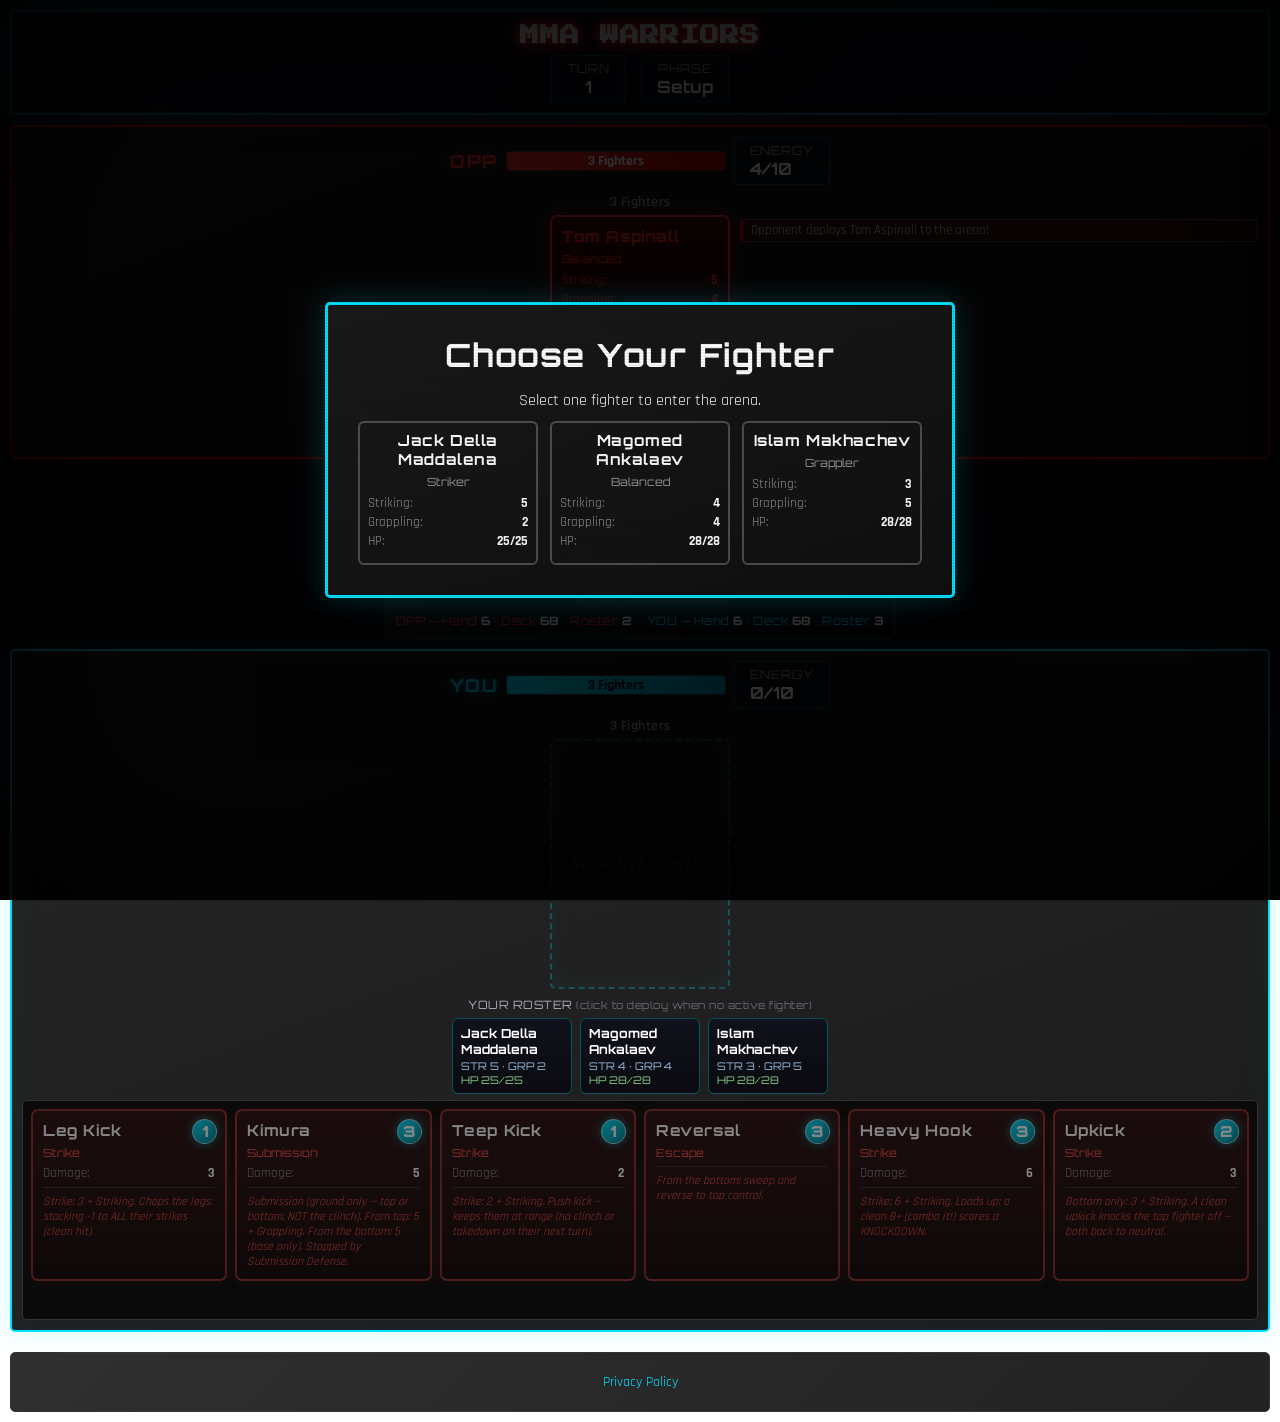
==== docs/index.html @ 3c9f1045 "Latest Updates" ====
<!DOCTYPE html>
<html lang="en">
<head>
    <meta charset="UTF-8">
    <meta name="viewport" content="width=device-width, initial-scale=1.0">
    <title>MMA Warriors - MMA Card Game</title>
    <link rel="preconnect" href="https://fonts.googleapis.com">
    <link rel="preconnect" href="https://fonts.gstatic.com" crossorigin>
    <link href="https://fonts.googleapis.com/css2?family=Orbitron:wght@500;700;900&family=Rajdhani:wght@500;600;700&family=Press+Start+2P&display=swap" rel="stylesheet">
    <link rel="stylesheet" href="css/styles.css">
    <link rel="stylesheet" href="css/arcade.css">
    <script 
        async src="https://pagead2.googlesyndication.com/pagead/js/adsbygoogle.js?client=ca-pub-3687058959884961" crossorigin="anonymous">
    </script>
</head>
<body>
    <div class="game-container">
        <div class="game-header">
            <h1>MMA WARRIORS</h1>
            <div class="game-stats">
                <div class="stat-box">
                    <div class="stat-label">Turn</div>
                    <div class="stat-value" id="turnCounter">1</div>
                </div>
                <div class="stat-box">
                    <div class="stat-label">Phase</div>
                    <div class="stat-value" id="currentPhase">Energy</div>
                </div>
            </div>
        </div>

        <div class="game-board">
            <!-- Opponent Area -->
            <div class="opponent-area">
                <div class="area-header">
                    <span class="player-name">OPP</span>
                    <div class="health-bar">
                        <div class="health-bar-bg">
                            <div class="health-bar-fill" id="opponentHealthBar" style="width: 100%;">
                                <span id="opponentHealth">3 Fighters</span>
                            </div>
                        </div>
                    </div>
                    <div class="stat-box">
                        <div class="stat-label">Energy</div>
                        <div class="stat-value" id="opponentEnergy">0/10</div>
                    </div>
                </div>

                <div class="fighters-remaining" id="opponentFightersRemaining">3 Fighters</div>
                <div class="fighter-zone" id="opponentFighterZone">
                    <div class="empty-slot">No Active Fighter</div>
                </div>
                <div class="roster-label">Roster (corner): <span id="opponentRosterCount">3</span></div>
                <div class="roster-zone" id="opponentRoster"></div>
                <!-- per-side inline action feed will render inside fighter zone -->

            </div>

            <!-- Center Action Area -->
            <div class="center-area">
                <h2 id="turnIndicator">YOUR TURN</h2>
                <div id="positionIndicator" class="position-indicator">Standing</div>
                <div class="action-buttons">
                    <button class="btn btn-primary" id="drawCardBtn" onclick="drawCard()">Draw Card</button>
                    <button class="btn btn-primary" id="endTurnBtn" onclick="endTurn()" disabled>End Turn</button>
                </div>
                <div class="difficulty-control">
                    <label for="difficultySelect">AI:</label>
                    <select id="difficultySelect" onchange="setDifficulty(this.value)">
                        <option value="easy">Easy (random)</option>
                        <option value="medium">Medium</option>
                        <option value="hard" selected>Hard</option>
                        <option value="nightmare">Nightmare (+1 stats)</option>
                    </select>
                </div>
                <div class="count-bar">
                    <span class="count-opp">OPP — Hand <b id="opponentHandCount">5</b> · Deck <b id="opponentDeckCount">70</b> · Roster <b id="opponentRosterCount2">3</b></span>
                    <span class="count-you">YOU — Hand <b id="playerHandCount">5</b> · Deck <b id="playerDeckCount">70</b> · Roster <b id="playerRosterCount">3</b></span>
                </div>
            </div>

            <!-- Player Area -->
            <div class="player-area">
                <div class="area-header">
                    <span class="player-name">YOU</span>
                    <div class="health-bar">
                        <div class="health-bar-bg">
                            <div class="health-bar-fill" id="playerHealthBar" style="width: 100%;">
                                <span id="playerHealth">3 Fighters</span>
                            </div>
                        </div>
                    </div>
                    <div class="stat-box">
                        <div class="stat-label">Energy</div>
                        <div class="stat-value" id="playerEnergy">0/10</div>
                    </div>
                </div>

                <div class="fighters-remaining" id="playerFightersRemaining">3 Fighters</div>
                <div class="fighter-zone" id="playerFighterZone">
                    <div class="empty-slot">No Active Fighter</div>
                </div>
                <div class="roster-label">Your Roster <span class="roster-hint">(click to deploy when no active fighter)</span></div>
                <div class="roster-zone" id="playerRoster"></div>
                <!-- per-side inline action feed will render inside fighter zone -->
                <div class="hand-area" id="playerHand">
                    <!-- Player's hand cards (techniques) will be inserted here -->
                </div>
            </div>

            
        </div>
    </div>
    <div id="actionFeed" class="action-feed" style="display:none"></div>

    <!-- Victory/Defeat Modal -->
    <div class="modal" id="gameOverModal">
        <div class="modal-content">
            <h2 id="gameOverTitle">Victory!</h2>
            <p id="gameOverMessage">You have defeated your opponent!</p>
            <button class="btn btn-primary" onclick="location.reload()">Play Again</button>
        </div>
    </div>

    <!-- Fighter Selection Modal -->
    <div class="modal selection-modal" id="selectFighterModal">
        <div class="modal-content">
            <h2>Choose Your Fighter</h2>
            <p>Select one fighter to enter the arena.</p>
            <div class="select-grid" id="selectFighterGrid"></div>
        </div>
    </div>

    <!-- Discard Card Modal -->
    <div class="modal selection-modal" id="discardCardModal">
        <div class="modal-content">
            <h2>Hand Full!</h2>
            <p>Choose one card to discard.</p>
            <div class="select-grid" id="discardCardGrid"></div>
        </div>
    </div>

    <!-- Reaction Modal -->
    <div class="modal selection-modal" id="reactionModal">
        <div class="modal-content reaction-content">
            <h2 id="reactionTitle">⚡ React!</h2>
            <p>Spend banked energy to defend — or take the hit.</p>
            <div class="select-grid" id="reactionGrid"></div>
            <button class="btn btn-primary" id="reactionTakeBtn" style="margin-top:14px;">Take It</button>
        </div>
    </div>

    <div class="footer">
        <a href="privacy.html" target="_blank">Privacy Policy</a>
    </div>

    <script src="js/config.js"></script>
    <script src="js/cards.js"></script>
    <script src="js/combat.js"></script>
    <script src="js/ai.js"></script>
    <script src="js/reactions.js"></script>
    <script src="js/game.js"></script>
</body>
</html>
---- docs/css/styles.css ----
* {
            margin: 0;
            padding: 0;
            box-sizing: border-box;
        }

        body {
            font-family: 'Arial', sans-serif;
            background: radial-gradient(1200px 600px at 20% 0%, #111 0%, #000 60%, #020202 100%);
            color: #fff;
            min-height: 100vh;
            padding: 10px;
        }

        .game-container {
            max-width: 1800px;
            margin: 0 auto;
        }

        .game-header {
            text-align: center;
            margin-bottom: 10px;
            padding: 10px;
            background: linear-gradient(135deg, rgba(25,25,25,0.9), rgba(10,10,10,0.9));
            border-radius: 5px;
            border: 2px solid #ffffff;
            box-shadow: 0 0 20px rgba(255,255,255,0.35), inset 0 0 10px rgba(255,255,255,0.12);
        }

        .game-header h1 {
            font-size: 1.8em;
            color: #d20a0a;
            text-shadow: 2px 2px 4px rgba(0, 0, 0, 0.8);
            margin-bottom: 5px;
            font-weight: bold;
            letter-spacing: 2px;
        }

        .game-stats {
            display: flex;
            justify-content: center;
            margin-top: 5px;
            gap: 15px;
        }

        .stat-box {
            background: #1a1a1a;
            padding: 5px 15px;
            border-radius: 3px;
            font-size: 0.95em;
            border: 1px solid #333;
        }

        .stat-label {
            color: #999;
            font-size: 0.8em;
        }

        .stat-value {
            font-weight: bold;
            font-size: 1.1em;
            color: #fff;
        }

        .game-board {
            display: grid;
            grid-template-columns: 1fr;
            grid-template-rows: auto auto auto;
            gap: 10px;
            min-height: 500px;
        }

        .opponent-area, .player-area {
            background: linear-gradient(160deg, rgba(26,26,26,0.95), rgba(15,15,15,0.95));
            border-radius: 5px;
            padding: 10px;
            backdrop-filter: blur(2px);
            box-shadow: 0 0 20px rgba(255,255,255,0.04) inset;
        }

        .opponent-area {
            border: 2px solid #d20a0a;
            box-shadow: 0 0 18px rgba(210,10,10,0.15);
        }

        .player-area {
            border: 2px solid #00e1ff;
            box-shadow: 0 0 18px rgba(0,225,255,0.15);
        }

        .area-header {
            display: flex;
            justify-content: space-between;
            align-items: center;
            margin-bottom: 8px;
            gap: 10px;
        }

        .player-name {
            font-size: 1.1em;
            font-weight: bold;
            min-width: 80px;
        }

        .health-bar {
            flex: 1;
            max-width: 250px;
            margin: 0 10px;
        }

        .health-bar-bg {
            background: #333;
            height: 20px;
            border-radius: 3px;
            overflow: hidden;
            position: relative;
            border: 1px solid #555;
        }

        .health-bar-fill {
            height: 100%;
            background: #d20a0a;
            transition: width 0.3s ease;
            display: flex;
            align-items: center;
            justify-content: center;
            font-weight: bold;
            font-size: 0.85em;
        }

        .player-area .health-bar-fill {
            background: #fff;
            color: #000;
        }

        .fighters-remaining {
            display: flex;
            justify-content: center;
            align-items: center;
            width: 180px;
            margin: 0 auto 4px auto;
            font-size: 0.9em;
            color: #999;
            font-weight: 600;
            letter-spacing: 0.5px;
        }

        .fighter-zone {
            display: flex;
            gap: 10px;
            margin-bottom: 8px;
            justify-content: center;
            align-items: flex-start;
        }
        /* Center the active fighter card: an empty left spacer mirrors the action feed (flex:1) on
           the right, so the card sits dead-center while its notifications stay just to its right. */
        .fighter-zone::before { content: ''; flex: 1 1 0; }
        .fighter-zone > .card,
        .fighter-zone > .empty-slot { flex: 0 0 auto; }

        .bench-zone {
            display: flex;
            gap: 8px;
            flex-wrap: wrap;
        }

        .bench-card {
            width: 120px;
            padding: 8px;
        }

        .hand-counter {
            margin-top: 4px;
            font-size: 0.85em;
            color: #aaa;
        }

        .card {
            background: linear-gradient(180deg, #0f0f12 0%, #121216 60%, #0a0a0d 100%);
            border: 2px solid rgba(255,255,255,0.3);
            border-radius: 5px;
            padding: 10px;
            width: 160px;
            cursor: pointer;
            transition: transform 0.2s, box-shadow 0.2s, border-color 0.2s;
            position: relative;
            overflow: hidden;
        }

        .card:hover {
            transform: translateY(-5px) scale(1.02);
            box-shadow: 0 10px 24px rgba(0, 225, 255, 0.2);
            border-color: #00e1ff;
        }

        .fighter-card:hover {
            box-shadow: 0 10px 24px rgba(100, 150, 255, 0.4);
            border-color: #6c9eff;
        }

        .technique-card:hover {
            box-shadow: 0 10px 24px rgba(255, 80, 80, 0.4);
            border-color: #ff5050;
        }

        .defense-card:hover {
            box-shadow: 0 10px 24px rgba(255, 215, 0, 0.4);
            border-color: #ffd700;
        }

        .corner-card:hover {
            box-shadow: 0 10px 24px rgba(100, 255, 100, 0.4);
            border-color: #64ff64;
        }

        .card.fighter-card {
            width: 180px;
            background: linear-gradient(180deg, #1a1a2e 0%, #16213e 60%, #0f1626 100%);
            border-color: rgba(100, 150, 255, 0.5);
        }

        .card.technique-card {
            background: linear-gradient(180deg, #2e1010 0%, #1f0b0b 60%, #140808 100%);
            border-color: rgba(255, 80, 80, 0.5);
        }

        .card.defense-card {
            background: linear-gradient(180deg, #2e2810 0%, #1f1c0b 60%, #141008 100%);
            border-color: rgba(255, 215, 0, 0.5);
        }

        .card.corner-card {
            background: linear-gradient(180deg, #1a2e1a 0%, #132419 60%, #0d1a10 100%);
            border-color: rgba(100, 255, 100, 0.5);
        }

        .card.opponent-card {
            border-color: #d20a0a;
        }

        .card.opponent-card:hover {
            box-shadow: 0 10px 24px rgba(210, 10, 10, 0.35);
            border-color: #d20a0a;
        }

        .card.disabled {
            opacity: 0.5;
            cursor: not-allowed;
        }

        .card.disabled:hover {
            transform: none;
            box-shadow: none;
        }

        .card-header {
            font-weight: bold;
            font-size: 0.95em;
            margin-bottom: 6px;
            color: #fff;
            letter-spacing: 0.5px;
        }

        .opponent-card .card-header {
            color: #d20a0a;
        }

        .card-type {
            font-size: 0.7em;
            color: #999;
            margin-bottom: 5px;
        }

        .fighter-card .card-type {
            color: #6c9eff;
        }

        .technique-card .card-type {
            color: #ff5050;
        }

        .defense-card .card-type {
            color: #ffd700;
        }

        .corner-card .card-type {
            color: #64ff64;
        }

        .card-stats {
            margin: 6px 0;
        }

        .card-stat {
            display: flex;
            justify-content: space-between;
            margin: 3px 0;
            font-size: 0.8em;
        }

        .card-stat-label {
            color: #999;
        }

        .card-stat-value {
            font-weight: bold;
            color: #fff;
        }

        .card-energy {
            position: absolute;
            top: 8px;
            right: 8px;
            background: linear-gradient(135deg, #00e1ff, #007a8a);
            color: #fff;
            width: 25px;
            height: 25px;
            border-radius: 50%;
            display: flex;
            align-items: center;
            justify-content: center;
            font-weight: bold;
            font-size: 0.95em;
            border: 1px solid rgba(255,255,255,0.6);
            box-shadow: 0 0 8px rgba(0,225,255,0.5);
        }

        .card-ability {
            margin-top: 6px;
            padding-top: 6px;
            border-top: 1px solid #333;
            font-size: 0.75em;
            font-style: italic;
            color: #d20a0a;
        }

        .technique-card .card-ability {
            color: #ff5050;
        }

        .defense-card .card-ability {
            color: #ffd700;
        }

        .corner-card .card-ability {
            color: #64ff64;
        }

        .hand-area {
            display: flex;
            gap: 8px;
            overflow-x: auto;
            padding: 8px;
            background: #0a0a0a;
            border-radius: 5px;
            min-height: 220px;
            border: 1px solid #333;
        }

        .hand-label {
            font-weight: bold;
            margin-bottom: 6px;
            color: #fff;
            font-size: 0.9em;
        }

        .center-area {
            background: linear-gradient(135deg, rgba(26,26,32,0.95), rgba(12,12,16,0.95));
            border-radius: 5px;
            padding: 10px;
            text-align: center;
            border: 1px solid #333;
            box-shadow: 0 0 16px rgba(0,225,255,0.1);
            max-width: 560px;
            justify-self: center;
        }

        .action-buttons {
            display: flex;
            gap: 10px;
            justify-content: center;
            margin-top: 8px;
        }

        .difficulty-control {
            display: flex;
            gap: 6px;
            align-items: center;
            justify-content: center;
            margin-top: 8px;
            font-size: 0.8em;
            color: #aaa;
            text-transform: uppercase;
            letter-spacing: 0.5px;
        }

        .difficulty-control select {
            background: #1a1a20;
            color: #00e1ff;
            border: 1px solid #333;
            border-radius: 3px;
            padding: 3px 6px;
            font-size: 0.95em;
            font-weight: bold;
            cursor: pointer;
        }

        .btn {
            padding: 8px 20px;
            font-size: 0.95em;
            font-weight: bold;
            border: 2px solid #fff;
            border-radius: 3px;
            cursor: pointer;
            transition: all 0.2s;
            text-transform: uppercase;
        }

        .btn:hover {
            transform: scale(1.03);
        }

        .btn-primary {
            background: linear-gradient(135deg, #00e1ff, #007a8a);
            color: #fff;
            border-color: #00e1ff;
            box-shadow: 0 0 10px rgba(0,225,255,0.2);
        }

        .btn-primary:hover {
            filter: brightness(1.08);
            transform: translateY(-1px) scale(1.02);
        }

        .btn-danger {
            background: #d20a0a;
            color: #fff;
            border-color: #d20a0a;
        }

        .btn-danger:hover {
            background: #fff;
            color: #d20a0a;
            border-color: #fff;
        }

        .btn:disabled {
            opacity: 0.5;
            cursor: not-allowed;
            transform: none;
        }

        .game-log {
            background: linear-gradient(160deg, rgba(26,26,26,0.95), rgba(15,15,15,0.95));
            border-radius: 5px;
            padding: 10px;
            border: 1px solid #333;
            grid-column: 2;
            grid-row: 1 / span 3;
            max-height: none;
            height: 100%;
            overflow-y: auto;
            box-shadow: 0 0 18px rgba(255,255,255,0.05) inset;
        }

        .game-log h3 {
            margin-bottom: 6px;
            color: #fff;
            font-size: 1em;
        }

        .log-entry {
            padding: 4px;
            margin: 3px 0;
            border-left: 2px solid #fff;
            padding-left: 8px;
            font-size: 0.85em;
        }

        .log-item {
            padding: 4px;
            margin: 3px 0;
            border-left: 3px solid #999;
            padding-left: 8px;
            font-size: 0.85em;
            color: #ddd;
            background: rgba(255,255,255,0.03);
            border-radius: 3px;
        }

        .log-item.opponent-log {
            border-left-color: #d20a0a;
            background: rgba(210,10,10,0.08);
        }

        .log-item.player-log {
            border-left-color: #00e1ff;
            background: rgba(0,225,255,0.08);
        }

        #gameLogMessages {
            min-height: 100px;
            display: flex;
            flex-direction: column;
            gap: 2px;
        }

        .log-entry.opponent {
            border-left-color: #d20a0a;
        }

        .log-entry.damage {
            color: #d20a0a;
        }

        .log-entry.heal {
            color: #4ecca3;
        }

        .modal {
            display: none;
            position: fixed;
            top: 0;
            left: 0;
            width: 100%;
            height: 100%;
            background: rgba(0, 0, 0, 0.8);
            justify-content: center;
            align-items: center;
            z-index: 1000;
        }

        .modal.active {
            display: flex;
        }

        .modal-content {
            background: linear-gradient(160deg, rgba(26,26,26,0.98), rgba(15,15,15,0.98));
            padding: 30px;
            border-radius: 5px;
            text-align: center;
            max-width: 400px;
            border: 3px solid #00e1ff;
            box-shadow: 0 0 30px rgba(0,225,255,0.2);
        }

        /* Opening fighter selection */
        .selection-modal .modal-content {
            max-width: 760px;
        }
        /* Reaction window */
        #reactionModal .modal-content {
            max-width: 560px;
            border-color: #ffcc00;
            box-shadow: 0 0 36px rgba(255,204,0,0.35);
        }
        #reactionTitle {
            color: #ffcc00;
        }
        .select-grid {
            display: flex;
            flex-wrap: wrap;
            gap: 12px;
            justify-content: center;
            margin-top: 10px;
        }
        .select-card {
            border: 2px solid rgba(255,255,255,0.25);
            border-radius: 6px;
            padding: 8px;
            width: 180px;
            transition: transform 0.15s, box-shadow 0.15s, border-color 0.15s;
        }
        .select-card:hover {
            transform: translateY(-4px) scale(1.02);
            border-color: #00e1ff;
            box-shadow: 0 12px 20px rgba(0,225,255,0.15);
            cursor: pointer;
        }

        .drawn-card-preview {
            width: 100%;
            border-color: #00e1ff;
            box-shadow: 0 0 16px rgba(0,225,255,0.3);
            background: rgba(0,40,50,0.5);
            cursor: default;
            margin-bottom: 12px;
        }
        .drawn-card-preview:hover {
            transform: none;
            border-color: #00e1ff;
        }
        .drawn-label {
            font-size: 0.7em;
            color: #00e1ff;
            text-transform: uppercase;
            font-weight: 700;
            letter-spacing: 1px;
            margin-bottom: 6px;
            display: block;
            padding: 4px 0;
        }

        .modal-content h2 {
            font-size: 2em;
            margin-bottom: 15px;
            color: #fff;
        }

        .modal-content.defeat h2 {
            color: #d20a0a;
        }

        .positional-advantage {
            display: inline-block;
            background: #d20a0a;
            color: #fff;
            padding: 2px 6px;
            border-radius: 3px;
            font-size: 0.7em;
            font-weight: bold;
            margin-left: 4px;
        }

        /* Fighter stamina bar */
        .stamina-bar-bg {
            background: #333;
            height: 8px;
            border-radius: 3px;
            overflow: hidden;
            position: relative;
            border: 1px solid #555;
            margin-top: 6px;
        }

        .stamina-bar-fill {
            height: 100%;
            background: linear-gradient(90deg, #4ecca3, #ffd700, #e94560);
            transition: width 0.3s ease;
        }

        .empty-slot {
            width: 180px;
            height: 250px;
            border: 2px dashed #333;
            border-radius: 5px;
            display: flex;
            align-items: center;
            justify-content: center;
            color: #555;
            font-style: italic;
            font-size: 0.85em;
        }

        @keyframes shake {
            0%, 100% { transform: translateX(0); }
            25% { transform: translateX(-5px); }
            75% { transform: translateX(5px); }
        }

        .shake {
            animation: shake 0.3s ease-in-out;
        }

        @keyframes glow {
            0%, 100% { box-shadow: 0 0 10px rgba(210, 10, 10, 0.5); }
            50% { box-shadow: 0 0 20px rgba(210, 10, 10, 0.8); }
        }

        @keyframes glowBlue {
            0%, 100% { box-shadow: 0 0 10px rgba(100, 150, 255, 0.5); }
            50% { box-shadow: 0 0 20px rgba(100, 150, 255, 0.8); }
        }

        @keyframes glowRed {
            0%, 100% { box-shadow: 0 0 10px rgba(255, 80, 80, 0.5); }
            50% { box-shadow: 0 0 20px rgba(255, 80, 80, 0.8); }
        }

        @keyframes glowYellow {
            0%, 100% { box-shadow: 0 0 10px rgba(255, 215, 0, 0.5); }
            50% { box-shadow: 0 0 20px rgba(255, 215, 0, 0.8); }
        }

        @keyframes glowGreen {
            0%, 100% { box-shadow: 0 0 10px rgba(100, 255, 100, 0.5); }
            50% { box-shadow: 0 0 20px rgba(100, 255, 100, 0.8); }
        }

        .glow {
            animation: glow 1s ease-in-out infinite;
        }

        .fighter-card.glow {
            animation: glowBlue 1s ease-in-out infinite;
        }

        .technique-card.glow {
            animation: glowRed 1s ease-in-out infinite;
        }

        .defense-card.glow {
            animation: glowYellow 1s ease-in-out infinite;
        }

        .corner-card.glow {
            animation: glowGreen 1s ease-in-out infinite;
        }

        /* Action feed and floating combat text */
        .action-feed { /* global (legacy) */
            position: fixed;
            top: 14px;
            left: 50%;
            transform: translateX(-50%);
            z-index: 2000;
            display: flex;
            flex-direction: column;
            gap: 6px;
            pointer-events: none;
        }
        .inline-action-feed { /* per-side inline feed */
            margin-top: 4px;
            display: flex;
            flex-direction: column;
            align-items: stretch;
            gap: 2px;
            min-height: 20px;
            flex: 1 1 0; /* match spacer flex to center the card */
            pointer-events: none;
            width: 100%;
            max-height: 90px; /* cap height so it doesn't push roster down */
            overflow: hidden;
        }
        .action-item {
            background: rgba(0,0,0,0.6);
            border: 1px solid rgba(255,255,255,0.25);
            border-left-width: 3px;
            color: #fff;
            padding: 3px 8px;
            border-radius: 3px;
            text-align: left;
            box-shadow: 0 4px 12px rgba(0,0,0,0.4);
            display: block;
            width: 100%; /* expand to fill feed width */
            font-size: 0.8em;
            line-height: 1.2;
            flex-shrink: 0;
        }
        /* Keep only the 4 most recent messages (remove older ones from DOM in game.js) */
        /* Messages are colored by CORNER only — one blue theme for the player, one red for the
           opponent (no per-move-type colors). 'ko' just bolds the line. */
        .action-item.player {
            border-left-color: #00e1ff;
            background: rgba(0, 225, 255, 0.14);
            color: #eaffff;
        }
        .action-item.opponent {
            border-left-color: #d20a0a;
            background: rgba(210, 10, 10, 0.16);
            color: #ffe6e6;
        }
        .action-item.ko { font-weight: bold; }

        .action-item.new-message {
            animation: messageSlideIn 0.3s ease-out;
        }

        @keyframes messageSlideIn {
            from {
                opacity: 0;
                transform: translateX(-20px);
            }
            to {
                opacity: 1;
                transform: translateX(0);
            }
        }

        @keyframes feedIn {
            from { opacity: 0; transform: translate(-50%, -8px); }
            to { opacity: 1; transform: translate(-50%, 0); }
        }
        @keyframes feedOut {
            to { opacity: 0; transform: translate(-50%, -8px); }
        }

        .float-text {
            position: absolute;
            left: 50%;
            top: 30%;
            transform: translateX(-50%);
            color: #fff;
            font-weight: bold;
            text-shadow: 0 2px 6px rgba(0,0,0,0.7);
            animation: rise 0.8s ease-out forwards;
            pointer-events: none;
        }
        .float-text.damage { color: #ff5b5b; }
        .float-text.heal { color: #4ecca3; }
        .float-text.info { color: #ffd700; }
        @keyframes rise {
            from { opacity: 0; transform: translate(-50%, 12px) scale(0.95); }
            30% { opacity: 1; }
            to { opacity: 0; transform: translate(-50%, -22px) scale(1.05); }
        }

        #turnIndicator {
            font-size: 1.2em;
            margin-bottom: 5px;
            color: #fff;
        }

        #actionPrompt {
            font-size: 0.9em;
            color: #999;
            margin-bottom: 8px;
        }

        /* Mobile Responsive Design */
        @media screen and (max-width: 768px) {
            html, body {
                max-width: 100vw;
                overflow-x: clip;
            }

            body {
                padding: 5px;
            }

            .game-container {
                max-width: 100%;
                width: 100%;
            }

            .game-header {
                padding: 8px;
            }

            .game-header h1 {
                font-size: 1.2em;
                letter-spacing: 1px;
            }

            .game-stats {
                flex-wrap: wrap;
                gap: 6px;
            }

            .stat-box {
                padding: 3px 8px;
                font-size: 0.8em;
            }

            .game-board {
                min-height: auto;
                gap: 8px;
                width: 100%;
            }

            .opponent-area, .player-area {
                padding: 6px;
                width: 100%;
                box-sizing: border-box;
                overflow-x: clip;
            }

            .area-header {
                flex-direction: column;
                align-items: center;
                gap: 5px;
            }

            .player-name {
                font-size: 0.95em;
            }

            .health-bar {
                max-width: 100%;
                width: 100%;
                margin: 0;
            }

            .health-bar-bg {
                height: 16px;
            }

            .health-bar-fill {
                font-size: 0.7em;
            }

            .inline-action-feed {
                min-height: 20px;
            }

            .fighter-zone {
                flex-direction: column;
                align-items: center;
                gap: 6px;
                width: 100%;
            }

            .bench-zone {
                gap: 5px;
                justify-content: center;
                width: 100%;
            }

            .bench-card {
                width: 28%;
                min-width: 75px;
                max-width: 90px;
                padding: 5px;
            }

            .card {
                width: 45%;
                min-width: 130px;
                max-width: 150px;
                padding: 6px;
                flex-shrink: 0;
            }

            .card.fighter-card {
                width: 85%;
                max-width: 200px;
                min-width: 140px;
            }

            .card-header {
                font-size: 0.8em;
                margin-bottom: 4px;
            }

            .card-type {
                font-size: 0.65em;
            }

            .card-stat {
                font-size: 0.7em;
            }

            .card-energy {
                width: 20px;
                height: 20px;
                font-size: 0.75em;
            }

            .card-ability {
                font-size: 0.65em;
            }

            .hand-area {
                gap: 5px;
                padding: 5px;
                min-height: 160px;
                overflow-x: auto;
                -webkit-overflow-scrolling: touch;
                width: 100%;
                display: flex;
                flex-wrap: nowrap;
            }

            .center-area {
                padding: 8px;
                max-width: 100%;
                width: 100%;
            }

            #turnIndicator {
                font-size: 1em;
            }

            #actionPrompt {
                font-size: 0.8em;
            }

            .action-buttons {
                flex-direction: column;
                gap: 8px;
                width: 100%;
            }

            .btn {
                padding: 10px 16px;
                font-size: 0.85em;
                width: 100%;
                box-sizing: border-box;
            }

            .modal {
                padding: 10px;
            }

            .modal-content {
                padding: 15px;
                max-width: 95%;
                width: 95%;
                margin: 0 auto;
                box-sizing: border-box;
            }

            .modal-content h2 {
                font-size: 1.4em;
                margin-bottom: 10px;
            }

            .selection-modal .modal-content {
                max-width: 98%;
                width: 98%;
            }

            .select-grid {
                gap: 6px;
                max-width: 100%;
            }

            .select-card {
                width: 28%;
                min-width: 100px;
                max-width: 130px;
                padding: 5px;
            }

            .game-log {
                grid-column: 1;
                grid-row: auto;
                max-height: 300px;
                margin-top: 8px;
                width: 100%;
            }

            .log-entry {
                font-size: 0.75em;
                padding: 3px;
                padding-left: 6px;
            }

            .action-feed {
                top: 10px;
                left: 50%;
                width: 90%;
                max-width: 90%;
            }

            .action-item {
                min-width: auto;
                width: 100%;
                padding: 5px 8px;
                font-size: 0.8em;
            }

            .empty-slot {
                width: 85%;
                max-width: 200px;
                min-width: 140px;
                height: 180px;
                font-size: 0.75em;
            }
        }

        /* Extra small mobile devices */
        @media screen and (max-width: 480px) {
            body {
                padding: 3px;
            }

            .game-header {
                padding: 6px;
            }

            .game-header h1 {
                font-size: 1em;
            }

            .stat-box {
                padding: 3px 6px;
                font-size: 0.75em;
            }

            .stat-label {
                font-size: 0.7em;
            }

            .stat-value {
                font-size: 0.95em;
            }

            .opponent-area, .player-area {
                padding: 5px;
            }

            .player-name {
                font-size: 0.85em;
            }

            .health-bar-bg {
                height: 14px;
            }

            .health-bar-fill {
                font-size: 0.65em;
            }

            .bench-card {
                width: 30%;
                min-width: 70px;
                max-width: 85px;
                padding: 4px;
            }

            .card {
                width: 45%;
                min-width: 110px;
                max-width: 130px;
                padding: 5px;
                flex-shrink: 0;
            }

            .card.fighter-card {
                width: 90%;
                max-width: 180px;
                min-width: 120px;
            }

            .card-header {
                font-size: 0.75em;
                margin-bottom: 3px;
            }

            .card-type {
                font-size: 0.6em;
                margin-bottom: 3px;
            }

            .card-stat {
                font-size: 0.65em;
                margin: 2px 0;
            }

            .card-energy {
                width: 18px;
                height: 18px;
                font-size: 0.7em;
                top: 5px;
                right: 5px;
            }

            .card-ability {
                font-size: 0.6em;
                margin-top: 4px;
                padding-top: 4px;
            }

            .hand-area {
                gap: 4px;
                padding: 4px;
                min-height: 140px;
            }

            .hand-label {
                font-size: 0.8em;
            }

            .hand-counter {
                font-size: 0.75em;
            }

            .center-area {
                padding: 5px;
            }

            #turnIndicator {
                font-size: 0.85em;
            }

            #actionPrompt {
                font-size: 0.7em;
            }

            .btn {
                padding: 8px 12px;
                font-size: 0.8em;
            }

            .modal-content {
                padding: 12px;
            }

            .modal-content h2 {
                font-size: 1.2em;
            }

            .modal-content p {
                font-size: 0.85em;
            }

            .select-card {
                width: 30%;
                min-width: 95px;
                max-width: 115px;
                padding: 4px;
            }

            .game-log {
                max-height: 250px;
                padding: 6px;
            }

            .game-log h3 {
                font-size: 0.85em;
            }

            .log-entry {
                font-size: 0.7em;
            }

            .action-item {
                min-width: auto;
                width: 100%;
                padding: 4px 6px;
                font-size: 0.75em;
            }

            .empty-slot {
                width: 90%;
                max-width: 180px;
                min-width: 120px;
                height: 160px;
                font-size: 0.7em;
            }

            .positional-advantage {
                font-size: 0.6em;
                padding: 1px 3px;
            }

            .stamina-bar-bg {
                height: 6px;
                margin-top: 4px;
            }
        }

        .footer {
            text-align: center;
            padding: 20px;
            margin-top: 20px;
            background: linear-gradient(135deg, rgba(25,25,25,0.9), rgba(10,10,10,0.9));
            border-radius: 5px;
            border: 1px solid #333;
            font-size: 0.9em;
        }

        .footer a {
            color: #00e1ff;
            text-decoration: none;
            transition: color 0.3s;
        }

        .footer a:hover {
            color: #00b8d4;
            text-decoration: underline;
        }
---- docs/css/arcade.css ----
/* =====================================================================
   ARCADE THEME LAYER
   Neon / CRT styling layered on top of styles.css.
   Loaded after styles.css so these rules win on equal specificity.
   ===================================================================== */

:root {
    --neon-cyan: #00e1ff;
    --neon-red: #ff2d2d;
    --neon-gold: #ffcc00;
    --neon-green: #51ff90;
    --arcade-ui: 'Orbitron', sans-serif;
}

body {
    font-family: 'Rajdhani', 'Arial', sans-serif;
    background:
        radial-gradient(1200px 600px at 20% -5%, rgba(0,225,255,0.10), transparent 55%),
        radial-gradient(1000px 600px at 85% 110%, rgba(255,45,45,0.10), transparent 55%),
        linear-gradient(180deg, #07070c 0%, #04040a 60%, #020205 100%);
    background-attachment: fixed;
}

/* CRT scanlines + flicker overlay (non-interactive) */
body::before {
    content: '';
    position: fixed;
    inset: 0;
    pointer-events: none;
    z-index: 9999;
    background: repeating-linear-gradient(
        0deg,
        rgba(0,0,0,0.18) 0px,
        rgba(0,0,0,0.18) 1px,
        transparent 2px,
        transparent 3px
    );
    mix-blend-mode: multiply;
    opacity: 0.5;
    animation: crtFlicker 4s infinite steps(60);
}
@keyframes crtFlicker {
    0%, 97%, 100% { opacity: 0.5; }
    98% { opacity: 0.36; }
    99% { opacity: 0.6; }
}

/* Subtle vignette */
body::after {
    content: '';
    position: fixed;
    inset: 0;
    pointer-events: none;
    z-index: 9998;
    box-shadow: inset 0 0 240px rgba(0,0,0,0.85);
}

/* ---- Header / title ---- */
.game-header {
    border-color: rgba(0,225,255,0.5);
    box-shadow: 0 0 22px rgba(0,225,255,0.18), inset 0 0 18px rgba(0,225,255,0.06);
    background: linear-gradient(135deg, rgba(10,12,22,0.95), rgba(6,6,12,0.95));
}
.game-header h1 {
    font-family: 'Press Start 2P', 'Orbitron', sans-serif;
    font-size: 1.2em;
    line-height: 1.45;
    color: #fff;
    letter-spacing: 1px;
    text-shadow:
        0 0 6px var(--neon-red),
        0 0 14px var(--neon-red),
        0 0 26px rgba(255,45,45,0.6);
    animation: titlePulse 2.6s ease-in-out infinite;
}
@keyframes titlePulse {
    0%, 100% { text-shadow: 0 0 6px var(--neon-red), 0 0 14px var(--neon-red), 0 0 26px rgba(255,45,45,0.55); }
    50% { text-shadow: 0 0 10px var(--neon-red), 0 0 22px var(--neon-red), 0 0 40px rgba(255,45,45,0.85); }
}

/* ---- UI typography ---- */
.player-name, .stat-value, .stat-label, .card-type, .card-energy,
#turnIndicator, .hand-label, .hand-counter, .difficulty-control,
.modal-content h2, .btn {
    font-family: var(--arcade-ui);
}
.stat-label { letter-spacing: 1px; text-transform: uppercase; }
.player-name { letter-spacing: 1.5px; text-transform: uppercase; }

.opponent-area .player-name { color: var(--neon-red); text-shadow: 0 0 10px rgba(255,45,45,0.6); }
.player-area .player-name { color: var(--neon-cyan); text-shadow: 0 0 10px rgba(0,225,255,0.6); }

.stat-box {
    background: rgba(10,14,22,0.8);
    border: 1px solid rgba(0,225,255,0.25);
    box-shadow: inset 0 0 10px rgba(0,225,255,0.06);
}

/* ---- Octagon area glow ---- */
.opponent-area { box-shadow: 0 0 26px rgba(255,45,45,0.18), inset 0 0 40px rgba(255,45,45,0.04); }
.player-area { box-shadow: 0 0 26px rgba(0,225,255,0.18), inset 0 0 40px rgba(0,225,255,0.04); }

/* ---- Turn indicator: pulsing neon ---- */
#turnIndicator {
    font-weight: 900;
    letter-spacing: 2px;
    text-transform: uppercase;
    color: #fff;
    text-shadow: 0 0 8px var(--neon-cyan), 0 0 18px rgba(0,225,255,0.6);
    animation: turnPulse 1.8s ease-in-out infinite;
}

/* ---- Position indicator: shows current ground state ---- */
.position-indicator {
    font-family: var(--arcade-ui);
    font-size: 0.75em;
    letter-spacing: 1px;
    text-transform: uppercase;
    color: var(--neon-gold);
    text-shadow: 0 0 6px rgba(255,204,0,0.5);
    margin-top: 4px;
}
@keyframes turnPulse {
    0%, 100% { text-shadow: 0 0 8px var(--neon-cyan), 0 0 18px rgba(0,225,255,0.5); }
    50% { text-shadow: 0 0 14px var(--neon-cyan), 0 0 30px rgba(0,225,255,0.9); }
}

/* ---- Buttons: neon with shine sweep ---- */
.btn {
    position: relative;
    overflow: hidden;
    letter-spacing: 1.5px;
    border-radius: 4px;
}
.btn-primary {
    background: linear-gradient(135deg, rgba(0,225,255,0.18), rgba(0,80,100,0.25));
    border-color: var(--neon-cyan);
    color: #eaffff;
    text-shadow: 0 0 6px rgba(0,225,255,0.7);
    box-shadow: 0 0 12px rgba(0,225,255,0.3), inset 0 0 10px rgba(0,225,255,0.12);
}
.btn-primary:hover { box-shadow: 0 0 22px rgba(0,225,255,0.6), inset 0 0 14px rgba(0,225,255,0.2); }
.btn::after {
    content: '';
    position: absolute;
    top: 0; left: -120%;
    width: 60%; height: 100%;
    background: linear-gradient(100deg, transparent, rgba(255,255,255,0.35), transparent);
    transform: skewX(-20deg);
    transition: left 0.5s ease;
    pointer-events: none;
}
.btn:hover::after { left: 140%; }

/* ---- Cards: neon edges + shine sweep ---- */
.card { border-radius: 7px; }
.card::after {
    content: '';
    position: absolute;
    top: 0; left: -130%;
    width: 55%; height: 100%;
    background: linear-gradient(100deg, transparent, rgba(255,255,255,0.18), transparent);
    transform: skewX(-20deg);
    transition: left 0.55s ease;
    pointer-events: none;
}
.card:hover::after { left: 150%; }
.card-header { font-family: var(--arcade-ui); letter-spacing: 0.6px; }
.card-energy {
    font-weight: 900;
    box-shadow: 0 0 10px rgba(0,225,255,0.5);
    text-shadow: 0 0 6px rgba(0,225,255,0.8);
}
.card.technique-card { box-shadow: 0 0 14px rgba(255,80,80,0.12); }
.card.fighter-card { box-shadow: 0 0 14px rgba(108,158,255,0.14); }
.card.defense-card { box-shadow: 0 0 14px rgba(255,204,0,0.14); }
.card.corner-card { box-shadow: 0 0 14px rgba(81,255,144,0.14); }

/* ---- Health & stamina bars: energized neon ---- */
.health-bar-bg, .stamina-bar-bg {
    border: 1px solid rgba(255,255,255,0.18);
    box-shadow: inset 0 0 8px rgba(0,0,0,0.8);
    background: #0a0a10;
}
.opponent-area .health-bar-fill {
    background: linear-gradient(90deg, #ff2d2d, #b30000);
    box-shadow: 0 0 12px rgba(255,45,45,0.7);
}
.player-area .health-bar-fill {
    background: linear-gradient(90deg, #00e1ff, #0090b0);
    color: #001016;
    box-shadow: 0 0 12px rgba(0,225,255,0.7);
}
.stamina-bar-fill {
    background: linear-gradient(90deg, #51ff90, #ffd700, #ff2d2d);
    box-shadow: 0 0 8px rgba(255,255,255,0.25);
}

/* ---- Active fighter card pop ---- */
.fighter-zone .card.fighter-card { box-shadow: 0 0 22px rgba(0,225,255,0.25); }
.opponent-area .fighter-zone .card.fighter-card { box-shadow: 0 0 22px rgba(255,45,45,0.25); }

/* ---- Active fighter card: full corner theme — player all-blue, opponent all-red (v4.4) ---- */
.fighter-card.player-card {
    border-color: var(--neon-cyan);
    background: linear-gradient(180deg, rgba(0,42,58,0.96), rgba(0,20,30,0.96));
}
.fighter-card.player-card .card-header,
.fighter-card.player-card .card-type,
.fighter-card.player-card .card-stat-label,
.fighter-card.player-card .card-stat-value {
    color: var(--neon-cyan);
    text-shadow: 0 0 6px rgba(0,225,255,0.35);
}
.fighter-card.opponent-card {
    border-color: var(--neon-red);
    background: linear-gradient(180deg, rgba(58,8,8,0.96), rgba(28,4,4,0.96));
}
.fighter-card.opponent-card .card-header,
.fighter-card.opponent-card .card-type,
.fighter-card.opponent-card .card-stat-label,
.fighter-card.opponent-card .card-stat-value {
    color: var(--neon-red);
    text-shadow: 0 0 6px rgba(255,45,45,0.35);
}
/* Temporary Intense-Training bonus stays gold so it reads as a buff */
.fighter-card .stat-bonus { color: var(--neon-gold); font-weight: 700; }

/* ---- Empty slot: dashed neon ---- */
.empty-slot {
    border-color: rgba(0,225,255,0.25);
    color: rgba(0,225,255,0.4);
    text-transform: uppercase;
    letter-spacing: 2px;
    box-shadow: inset 0 0 24px rgba(0,225,255,0.05);
}
.opponent-area .empty-slot {
    border-color: rgba(255,45,45,0.25);
    color: rgba(255,45,45,0.4);
    box-shadow: inset 0 0 24px rgba(255,45,45,0.05);
}

/* ---- Difficulty selector ---- */
.difficulty-control select {
    text-shadow: 0 0 6px rgba(0,225,255,0.6);
    box-shadow: 0 0 8px rgba(0,225,255,0.2);
}

/* ---- Modal pop-in ---- */
.modal.active .modal-content {
    animation: modalPop 0.28s cubic-bezier(.2,.9,.3,1.3);
}
@keyframes modalPop {
    0% { transform: scale(0.85); opacity: 0; }
    100% { transform: scale(1); opacity: 1; }
}
.modal-content h2 { letter-spacing: 1.5px; }

/* ---- Layout: center the YOU/OPP heading group (name · bar · energy) horizontally ---- */
.area-header { justify-content: center; gap: 8px; }
.area-header .player-name { min-width: 0; white-space: nowrap; text-align: center; }
.area-header .health-bar { flex: 0 1 220px; max-width: 220px; margin: 0; }
.area-header .stat-box { margin-left: 0; }

/* ---- Neutral hand/deck counters (detached from the fighter boxes) ---- */
.count-bar {
    display: flex;
    justify-content: space-between;
    gap: 14px;
    margin-top: 10px;
    font-family: var(--arcade-ui);
    font-size: 0.72em;
    letter-spacing: 0.5px;
}
.count-bar .count-opp { color: rgba(255,45,45,0.9); }
.count-bar .count-you { color: rgba(0,225,255,0.9); }
.count-bar b { color: #fff; font-weight: 700; }

/* Respect reduced-motion preferences */
@media (prefers-reduced-motion: reduce) {
    body::before,
    .game-header h1,
    #turnIndicator,
    .modal.active .modal-content { animation: none; }
}

/* ===== Roster ("player cards") zone + 2-row hand (v4.1) ===== */
.roster-label {
    margin-top: 8px;
    font-family: var(--arcade-ui);
    font-size: 0.72em;
    letter-spacing: 0.5px;
    color: #aab;
    text-transform: uppercase;
    text-align: center;
}
.roster-hint { color: #667; text-transform: none; font-size: 0.9em; }
.roster-zone {
    display: flex;
    gap: 8px;
    flex-wrap: wrap;
    justify-content: center;
    margin: 6px 0;
    min-height: 10px;
}
.roster-card {
    width: 120px;
    border: 1px solid rgba(0,225,255,0.3);
    border-radius: 6px;
    padding: 6px 8px;
    background: linear-gradient(180deg, rgba(16,18,28,0.95), rgba(10,10,16,0.95));
    font-family: var(--arcade-ui);
}
.opponent-area .roster-card { border-color: rgba(255,45,45,0.3); }
.roster-card .roster-name { font-size: 0.78em; font-weight: 700; color: #fff; }
.roster-card .roster-stats { font-size: 0.66em; color: #9bd; margin-top: 2px; }
.roster-card .roster-hp { font-size: 0.66em; color: #8c8; }
.roster-card.deployable {
    cursor: pointer;
    border-color: var(--neon-cyan);
    box-shadow: 0 0 12px rgba(0,225,255,0.4);
    animation: turnPulse 1.6s ease-in-out infinite;
}
.roster-card.deployable:hover { transform: translateY(-3px); box-shadow: 0 0 18px rgba(0,225,255,0.7); }
.roster-card.facedown {
    width: 44px; height: 60px;
    display: flex; align-items: center; justify-content: center;
    font-size: 1.4em;
    background: repeating-linear-gradient(45deg, #1a0a0a, #1a0a0a 6px, #240e0e 6px, #240e0e 12px);
}

/* Hand: up to 12 cards in 2 rows of 6 */
.hand-area {
    display: grid;
    grid-template-columns: repeat(6, 1fr);
    gap: 8px;
    align-content: start;
}
.hand-area .card { width: auto; }

@media screen and (max-width: 768px) {
    .hand-area { grid-template-columns: repeat(3, 1fr); }
    .roster-card { width: 96px; }
}
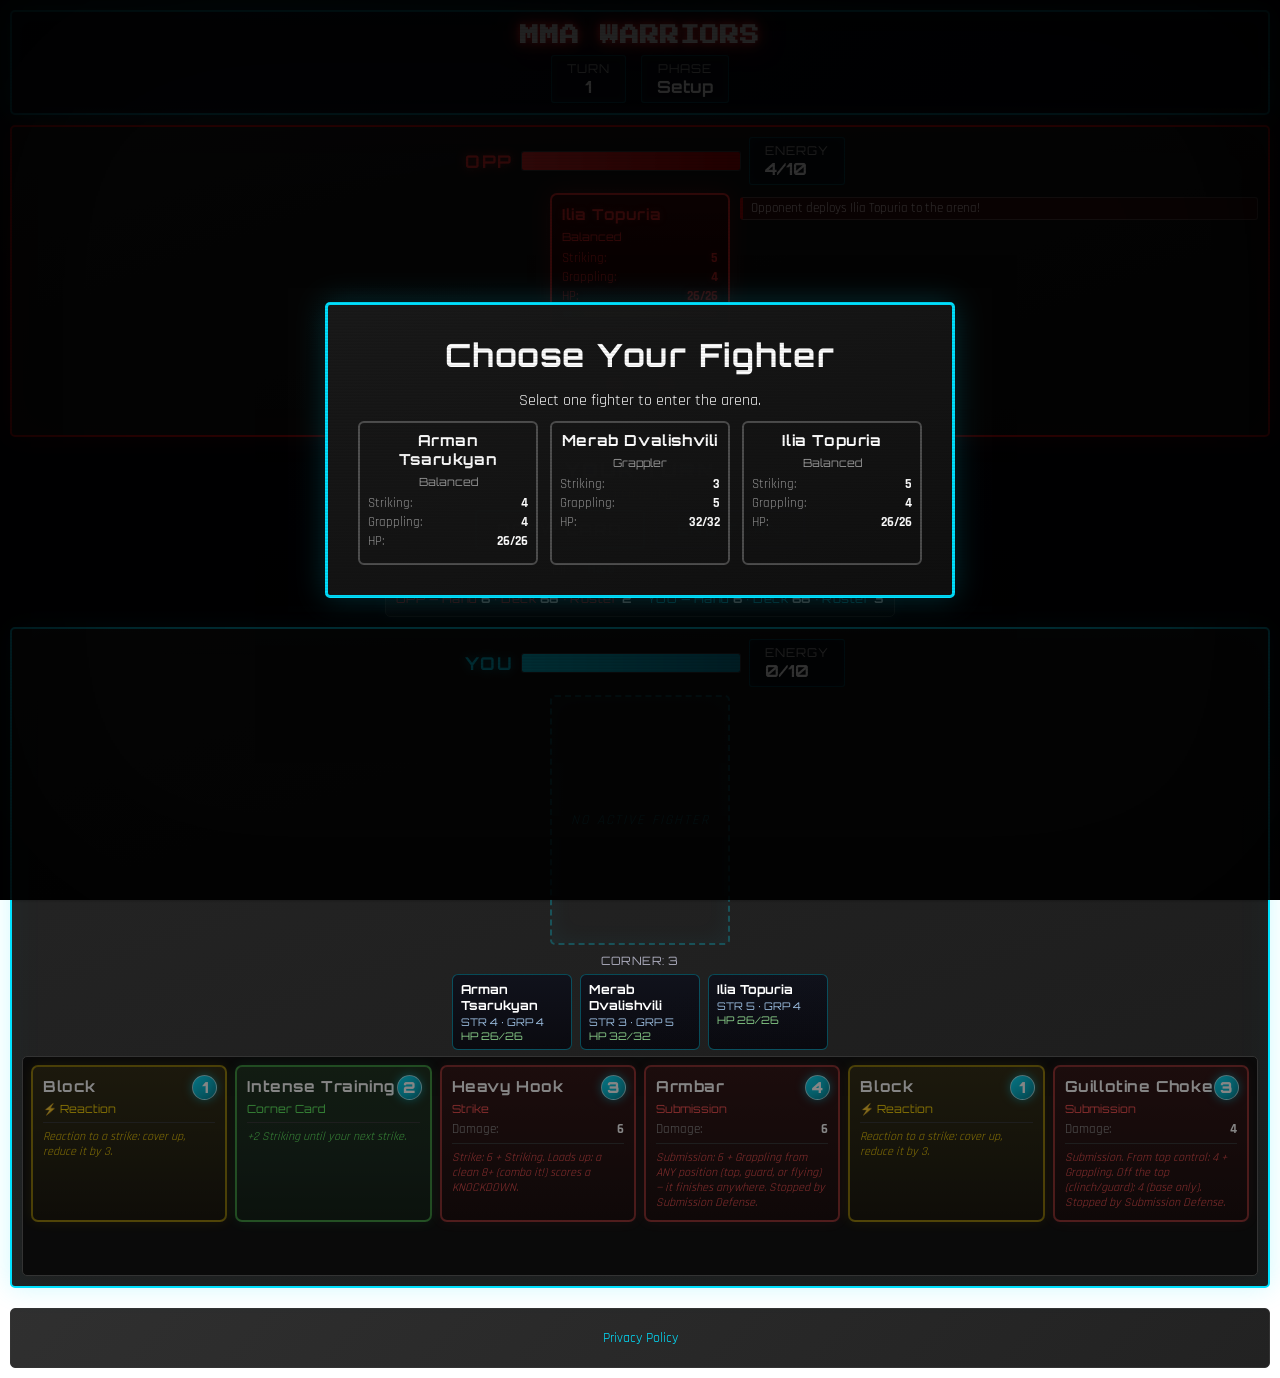
==== commit 5789f60b: "Latest Updates" ====
--- a/docs/index.html
+++ b/docs/index.html
@@ -36,9 +36,7 @@
                     <span class="player-name">OPP</span>
                     <div class="health-bar">
                         <div class="health-bar-bg">
-                            <div class="health-bar-fill" id="opponentHealthBar" style="width: 100%;">
-                                <span id="opponentHealth">3 Fighters</span>
-                            </div>
+                            <div class="health-bar-fill" id="opponentHealthBar" style="width: 100%;"></div>
                         </div>
                     </div>
                     <div class="stat-box">
@@ -47,11 +45,13 @@
                     </div>
                 </div>
 
-                <div class="fighters-remaining" id="opponentFightersRemaining">3 Fighters</div>
                 <div class="fighter-zone" id="opponentFighterZone">
-                    <div class="empty-slot">No Active Fighter</div>
+                    <div class="fighters-label-wrapper">
+                        <div class="fighters-remaining" id="opponentFightersRemaining">3 Fighters</div>
+                        <div class="empty-slot">No Active Fighter</div>
+                    </div>
                 </div>
-                <div class="roster-label">Roster (corner): <span id="opponentRosterCount">3</span></div>
+                <div class="roster-label">CORNER: <span id="opponentRosterCount">3</span></div>
                 <div class="roster-zone" id="opponentRoster"></div>
                 <!-- per-side inline action feed will render inside fighter zone -->
 
@@ -86,9 +86,7 @@
                     <span class="player-name">YOU</span>
                     <div class="health-bar">
                         <div class="health-bar-bg">
-                            <div class="health-bar-fill" id="playerHealthBar" style="width: 100%;">
-                                <span id="playerHealth">3 Fighters</span>
-                            </div>
+                            <div class="health-bar-fill" id="playerHealthBar" style="width: 100%;"></div>
                         </div>
                     </div>
                     <div class="stat-box">
@@ -97,11 +95,13 @@
                     </div>
                 </div>
 
-                <div class="fighters-remaining" id="playerFightersRemaining">3 Fighters</div>
                 <div class="fighter-zone" id="playerFighterZone">
-                    <div class="empty-slot">No Active Fighter</div>
+                    <div class="fighters-label-wrapper">
+                        <div class="fighters-remaining" id="playerFightersRemaining">3 Fighters</div>
+                        <div class="empty-slot">No Active Fighter</div>
+                    </div>
                 </div>
-                <div class="roster-label">Your Roster <span class="roster-hint">(click to deploy when no active fighter)</span></div>
+                <div class="roster-label">CORNER: <span id="playerRosterCount2">3</span></div>
                 <div class="roster-zone" id="playerRoster"></div>
                 <!-- per-side inline action feed will render inside fighter zone -->
                 <div class="hand-area" id="playerHand">
--- a/docs/css/styles.css
+++ b/docs/css/styles.css
@@ -90,10 +90,11 @@
 
         .area-header {
             display: flex;
-            justify-content: space-between;
+            justify-content: center;
             align-items: center;
             margin-bottom: 8px;
-            gap: 10px;
+            margin-left: 30px;
+            gap: 8px;
         }
 
         .player-name {
@@ -133,28 +134,35 @@
             color: #000;
         }
 
+        .fighter-zone {
+            display: flex;
+            gap: 10px;
+            margin-bottom: 8px;
+            justify-content: center;
+            align-items: flex-start;
+        }
+        /* Spacer pushes content right */
+        .fighter-zone::before { content: ''; flex: 1 1 0; }
+
+        /* Stack label above card vertically, as a flex column */
+        .fighters-label-wrapper {
+            display: flex;
+            flex-direction: column;
+            align-items: center;
+            gap: 4px;
+            flex: 0 0 auto;
+        }
+
         .fighters-remaining {
-            display: flex;
-            justify-content: center;
-            align-items: center;
-            width: 180px;
-            margin: 0 auto 4px auto;
+            width: 240px;
             font-size: 0.9em;
             color: #999;
             font-weight: 600;
             letter-spacing: 0.5px;
-        }
-
-        .fighter-zone {
-            display: flex;
-            gap: 10px;
-            margin-bottom: 8px;
-            justify-content: center;
-            align-items: flex-start;
-        }
-        /* Center the active fighter card: an empty left spacer mirrors the action feed (flex:1) on
-           the right, so the card sits dead-center while its notifications stay just to its right. */
-        .fighter-zone::before { content: ''; flex: 1 1 0; }
+            text-align: center;
+            white-space: nowrap;
+        }
+
         .fighter-zone > .card,
         .fighter-zone > .empty-slot { flex: 0 0 auto; }
 
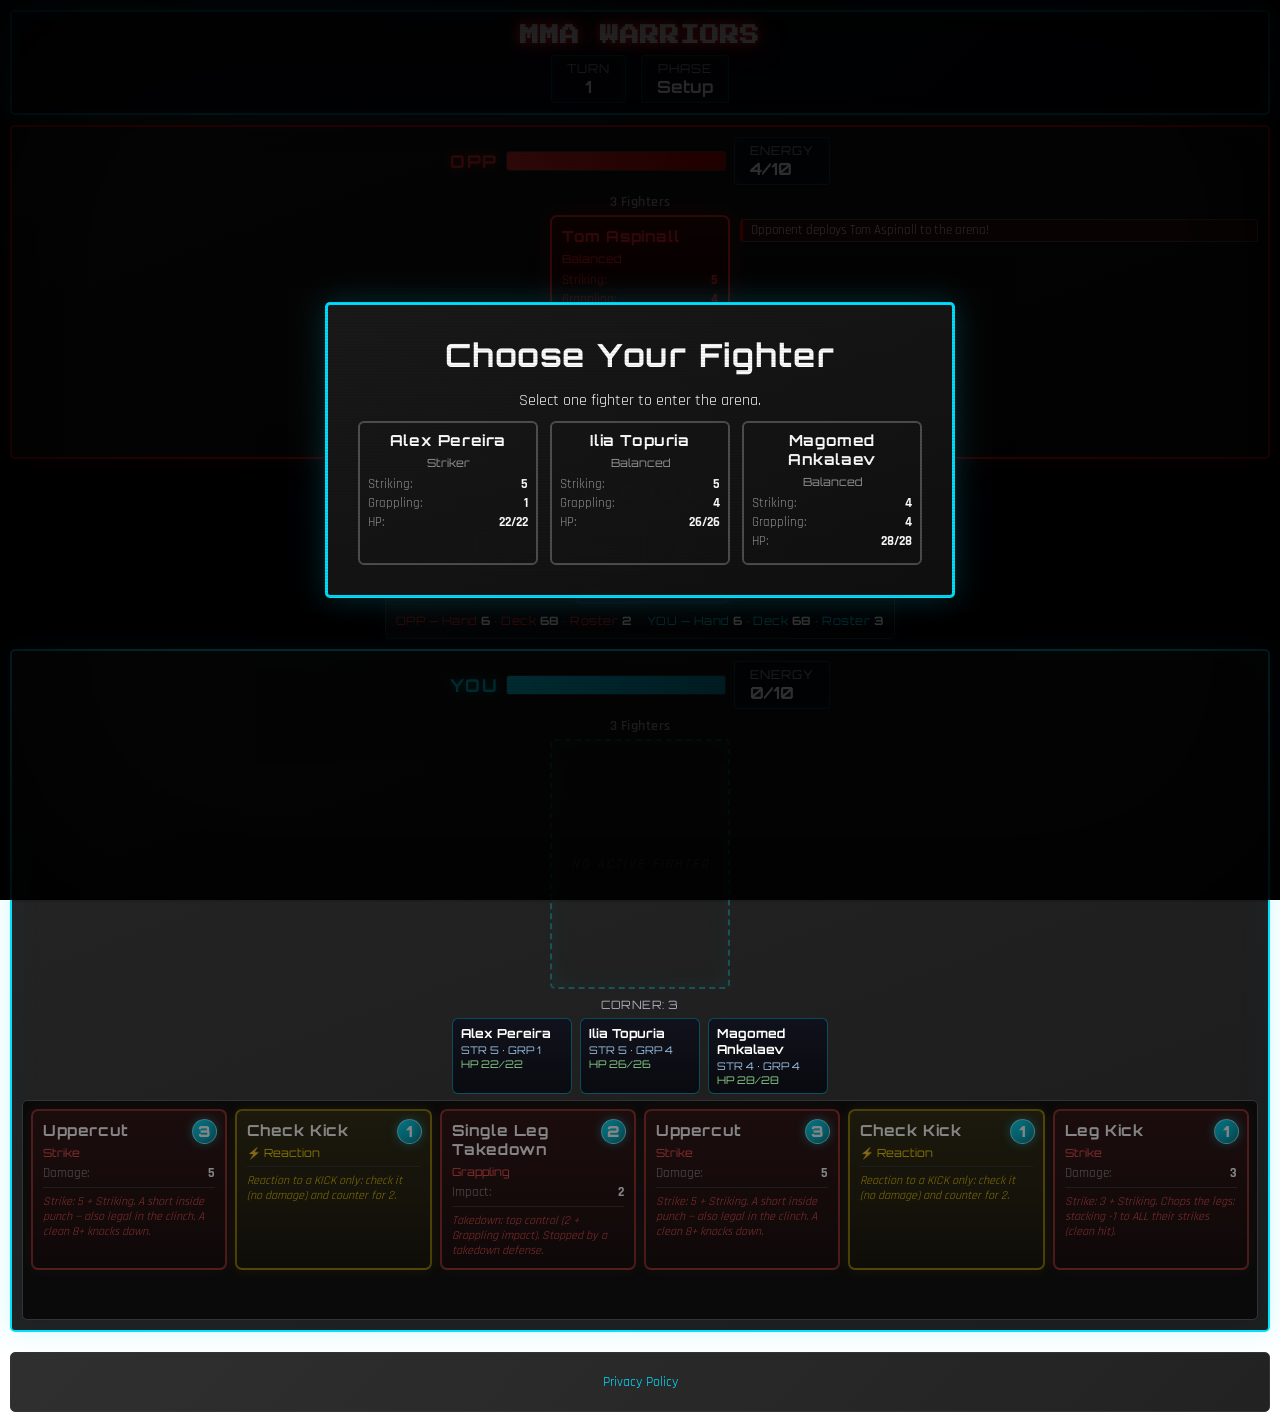
==== commit 628ee5ca: "Latest Updates 3" ====
--- a/docs/index.html
+++ b/docs/index.html
@@ -45,12 +45,8 @@
                     </div>
                 </div>
 
-                <div class="fighter-zone" id="opponentFighterZone">
-                    <div class="fighters-label-wrapper">
-                        <div class="fighters-remaining" id="opponentFightersRemaining">3 Fighters</div>
-                        <div class="empty-slot">No Active Fighter</div>
-                    </div>
-                </div>
+                <div class="fighters-remaining" id="opponentFightersRemaining">3 Fighters</div>
+                <div class="fighter-zone" id="opponentFighterZone"></div>
                 <div class="roster-label">CORNER: <span id="opponentRosterCount">3</span></div>
                 <div class="roster-zone" id="opponentRoster"></div>
                 <!-- per-side inline action feed will render inside fighter zone -->
@@ -95,12 +91,8 @@
                     </div>
                 </div>
 
-                <div class="fighter-zone" id="playerFighterZone">
-                    <div class="fighters-label-wrapper">
-                        <div class="fighters-remaining" id="playerFightersRemaining">3 Fighters</div>
-                        <div class="empty-slot">No Active Fighter</div>
-                    </div>
-                </div>
+                <div class="fighters-remaining" id="playerFightersRemaining">3 Fighters</div>
+                <div class="fighter-zone" id="playerFighterZone"></div>
                 <div class="roster-label">CORNER: <span id="playerRosterCount2">3</span></div>
                 <div class="roster-zone" id="playerRoster"></div>
                 <!-- per-side inline action feed will render inside fighter zone -->
--- a/docs/css/styles.css
+++ b/docs/css/styles.css
@@ -93,7 +93,6 @@
             justify-content: center;
             align-items: center;
             margin-bottom: 8px;
-            margin-left: 30px;
             gap: 8px;
         }
 
@@ -144,23 +143,18 @@
         /* Spacer pushes content right */
         .fighter-zone::before { content: ''; flex: 1 1 0; }
 
-        /* Stack label above card vertically, as a flex column */
-        .fighters-label-wrapper {
-            display: flex;
-            flex-direction: column;
-            align-items: center;
-            gap: 4px;
-            flex: 0 0 auto;
-        }
-
+        /* "N Fighters" label — a centered block sitting directly above the
+           fighter zone. It must live OUTSIDE #...FighterZone, because
+           renderFighter() clears that zone's innerHTML on every updateUI(). */
         .fighters-remaining {
-            width: 240px;
+            width: 100%;
             font-size: 0.9em;
             color: #999;
             font-weight: 600;
             letter-spacing: 0.5px;
             text-align: center;
             white-space: nowrap;
+            margin-bottom: 4px;
         }
 
         .fighter-zone > .card,
@@ -536,6 +530,8 @@
             justify-content: center;
             align-items: center;
             z-index: 1000;
+            overflow-y: auto;
+            -webkit-overflow-scrolling: touch;
         }
 
         .modal.active {
@@ -874,9 +870,21 @@
             }
 
             .area-header {
-                flex-direction: column;
+                flex-direction: row;
+                flex-wrap: wrap;
                 align-items: center;
-                gap: 5px;
+                justify-content: center;
+                gap: 6px 10px;
+                margin-left: 0; /* base rule shifts it 30px right — undo on mobile */
+            }
+
+            /* The desktop spacer that pushes the active card right isn't needed
+               in the mobile single-column layout and just adds dead space. */
+            .fighter-zone::before { display: none; }
+
+            .fighters-remaining {
+                width: 100%;
+                max-width: 100%;
             }
 
             .player-name {
@@ -984,20 +992,24 @@
             }
 
             .action-buttons {
-                flex-direction: column;
+                flex-direction: row;
                 gap: 8px;
                 width: 100%;
             }
 
             .btn {
-                padding: 10px 16px;
+                padding: 12px 14px;
                 font-size: 0.85em;
-                width: 100%;
+                flex: 1;
                 box-sizing: border-box;
             }
 
             .modal {
-                padding: 10px;
+                padding: 12px 10px;
+                /* Top-align + scroll so a modal taller than the screen (discard
+                   preview, reaction grid) stays fully reachable instead of having
+                   its top/bottom clipped off-screen. */
+                align-items: flex-start;
             }
 
             .modal-content {
@@ -1006,6 +1018,7 @@
                 width: 95%;
                 margin: 0 auto;
                 box-sizing: border-box;
+                max-height: none;
             }
 
             .modal-content h2 {
@@ -1062,8 +1075,13 @@
                 width: 85%;
                 max-width: 200px;
                 min-width: 140px;
-                height: 180px;
+                height: 120px;
                 font-size: 0.75em;
+            }
+
+            /* Tighten the vertical rhythm so the single column isn't endless */
+            .fighter-zone {
+                margin-bottom: 4px;
             }
         }
 
--- a/docs/css/arcade.css
+++ b/docs/css/arcade.css
@@ -341,4 +341,9 @@
 @media screen and (max-width: 768px) {
     .hand-area { grid-template-columns: repeat(3, 1fr); }
     .roster-card { width: 96px; }
-}
+
+    /* Tighten vertical rhythm so the single mobile column isn't endless */
+    .roster-zone { margin: 4px 0; }
+    .roster-label { margin-top: 4px; }
+    .count-bar { margin-top: 6px; font-size: 0.68em; gap: 8px; }
+}
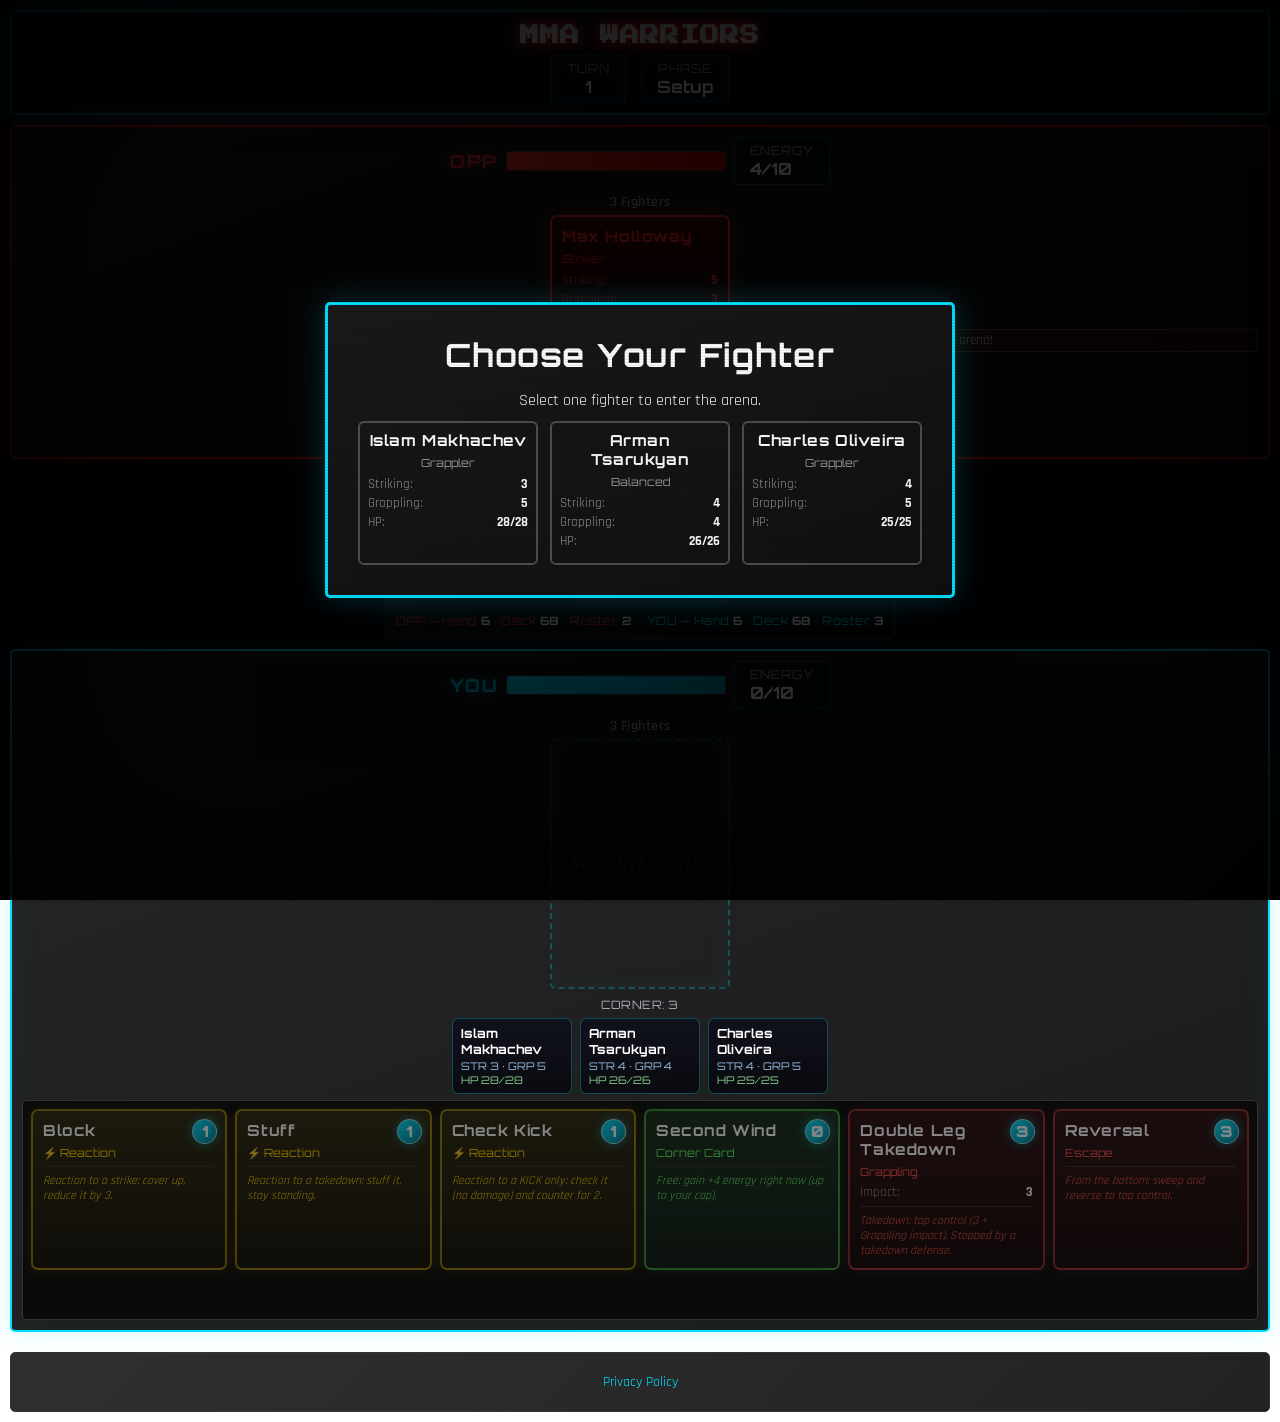
==== commit 9cec75ea: "Latest Updates 6" ====
--- a/docs/index.html
+++ b/docs/index.html
@@ -59,6 +59,7 @@
                 <div id="positionIndicator" class="position-indicator">Standing</div>
                 <div class="action-buttons">
                     <button class="btn btn-primary" id="drawCardBtn" onclick="drawCard()">Draw Card</button>
+                    <button class="btn btn-primary" id="standUpBtn" onclick="playerStandUpFree()" style="display:none;">Stand Up</button>
                     <button class="btn btn-primary" id="endTurnBtn" onclick="endTurn()" disabled>End Turn</button>
                 </div>
                 <div class="difficulty-control">
--- a/docs/css/styles.css
+++ b/docs/css/styles.css
@@ -138,7 +138,7 @@
             gap: 10px;
             margin-bottom: 8px;
             justify-content: center;
-            align-items: flex-start;
+            align-items: stretch; /* feed stretches to the active card's height */
         }
         /* Spacer pushes content right */
         .fighter-zone::before { content: ''; flex: 1 1 0; }
@@ -724,16 +724,18 @@
             pointer-events: none;
         }
         .inline-action-feed { /* per-side inline feed */
-            margin-top: 4px;
             display: flex;
             flex-direction: column;
+            justify-content: flex-end; /* newest message sits at the card's bottom edge */
             align-items: stretch;
             gap: 2px;
             min-height: 20px;
             flex: 1 1 0; /* match spacer flex to center the card */
             pointer-events: none;
             width: 100%;
-            max-height: 90px; /* cap height so it doesn't push roster down */
+            /* No fixed cap: align-items:stretch on .fighter-zone sizes this to the
+               active fighter card, so messages fill it and never spill past the
+               card's bottom. overflow:hidden clips cleanly if they ever exceed it. */
             overflow: hidden;
         }
         .action-item {
@@ -751,7 +753,7 @@
             line-height: 1.2;
             flex-shrink: 0;
         }
-        /* Keep only the 4 most recent messages (remove older ones from DOM in game.js) */
+        /* Keep only the 6 most recent messages (remove older ones from DOM in game.js) */
         /* Messages are colored by CORNER only — one blue theme for the player, one red for the
            opponent (no per-move-type colors). 'ko' just bolds the line. */
         .action-item.player {
@@ -905,8 +907,16 @@
                 font-size: 0.7em;
             }
 
+            /* In the mobile column layout the feed sits BELOW the card, so it must
+               size to its own content (the desktop `flex: 1 1 0` would otherwise
+               fight the column height and clip messages). Show all of them. */
             .inline-action-feed {
-                min-height: 20px;
+                flex: 0 0 auto;
+                width: 100%;
+                min-height: 0;
+                max-height: none;
+                overflow: visible;
+                justify-content: flex-start;
             }
 
             .fighter-zone {
@@ -993,6 +1003,7 @@
 
             .action-buttons {
                 flex-direction: row;
+                flex-wrap: wrap;
                 gap: 8px;
                 width: 100%;
             }
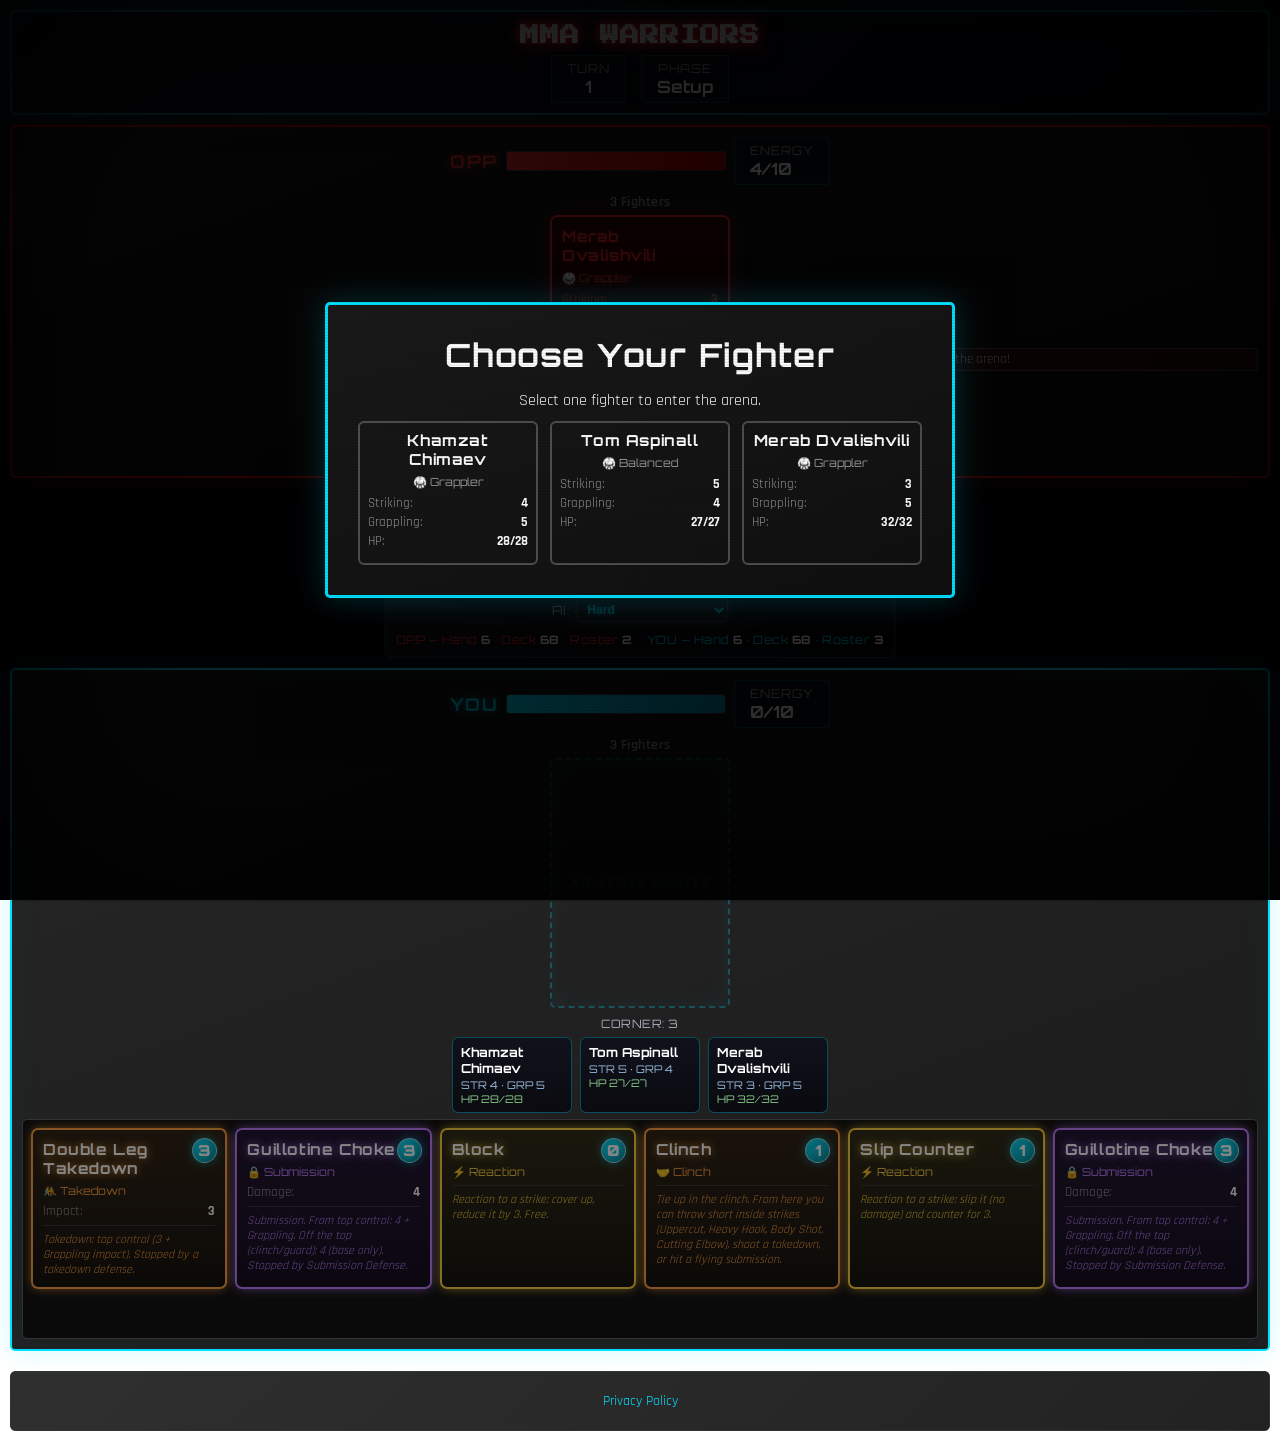
==== commit 12ec7322: "Latest Updates 10" ====
--- a/docs/index.html
+++ b/docs/index.html
@@ -105,7 +105,6 @@
             
         </div>
     </div>
-    <div id="actionFeed" class="action-feed" style="display:none"></div>
 
     <!-- Victory/Defeat Modal -->
     <div class="modal" id="gameOverModal">
--- a/docs/css/arcade.css
+++ b/docs/css/arcade.css
@@ -338,6 +338,56 @@
 }
 .hand-area .card { width: auto; }
 
+/* =====================================================================
+   CARD CATEGORY COLOR THEME — one neon hue per action type so the hand
+   reads at a glance. Each category sets a `--cat` color + a tinted body;
+   border / label / ability text / hover / glow all derive from --cat.
+   Loaded after styles.css, so these win over the legacy red technique-card.
+   ===================================================================== */
+.card.cat-strike     { --cat: #ff5a5a; background: linear-gradient(180deg, #2a1012 0%, #160a0b 65%, #0d0708 100%); } /* striking */
+.card.cat-grapple    { --cat: #ff9d3c; background: linear-gradient(180deg, #2a1c0c 0%, #18110a 65%, #0d0906 100%); } /* takedowns / clinch */
+.card.cat-submission { --cat: #bd7bff; background: linear-gradient(180deg, #1a0e2a 0%, #130a20 65%, #0c0716 100%); } /* submissions */
+.card.cat-escape     { --cat: #3bd6c4; background: linear-gradient(180deg, #0d2826 0%, #0a1b1a 65%, #06100f 100%); } /* escapes */
+.card.cat-reaction   { --cat: #ffcf3a; background: linear-gradient(180deg, #2a2410 0%, #18150a 65%, #0d0b06 100%); } /* reactions / defense */
+.card.cat-corner     { --cat: #5cff97; background: linear-gradient(180deg, #0f2a18 0%, #0a1b10 65%, #06100a 100%); } /* corner */
+
+.card.cat-strike, .card.cat-grapple, .card.cat-submission,
+.card.cat-escape, .card.cat-reaction, .card.cat-corner {
+    border-color: var(--cat);
+    box-shadow: 0 0 12px -2px var(--cat);
+}
+.card.cat-strike .card-type,    .card.cat-grapple .card-type,
+.card.cat-submission .card-type,.card.cat-escape .card-type,
+.card.cat-reaction .card-type,  .card.cat-corner .card-type,
+.card.cat-strike .card-ability, .card.cat-grapple .card-ability,
+.card.cat-submission .card-ability,.card.cat-escape .card-ability,
+.card.cat-reaction .card-ability,  .card.cat-corner .card-ability {
+    color: var(--cat);
+}
+.card.cat-strike .card-header,    .card.cat-grapple .card-header,
+.card.cat-submission .card-header,.card.cat-escape .card-header,
+.card.cat-reaction .card-header,  .card.cat-corner .card-header {
+    text-shadow: 0 0 8px var(--cat);
+}
+.card.cat-strike:hover, .card.cat-grapple:hover, .card.cat-submission:hover,
+.card.cat-escape:hover, .card.cat-reaction:hover, .card.cat-corner:hover {
+    border-color: var(--cat);
+    box-shadow: 0 10px 26px -4px var(--cat);
+}
+/* Glow on a playable card pulses in its category color (overrides the old per-class glows) */
+.card.cat-strike.glow, .card.cat-grapple.glow, .card.cat-submission.glow,
+.card.cat-escape.glow, .card.cat-reaction.glow, .card.cat-corner.glow {
+    animation: catGlow 1.15s ease-in-out infinite;
+}
+@keyframes catGlow {
+    0%, 100% { box-shadow: 0 0 9px -1px var(--cat); }
+    50%      { box-shadow: 0 0 20px 1px var(--cat); }
+}
+@media (prefers-reduced-motion: reduce) {
+    .card.cat-strike.glow, .card.cat-grapple.glow, .card.cat-submission.glow,
+    .card.cat-escape.glow, .card.cat-reaction.glow, .card.cat-corner.glow { animation: none; }
+}
+
 @media screen and (max-width: 768px) {
     .hand-area { grid-template-columns: repeat(3, 1fr); }
     .roster-card { width: 96px; }
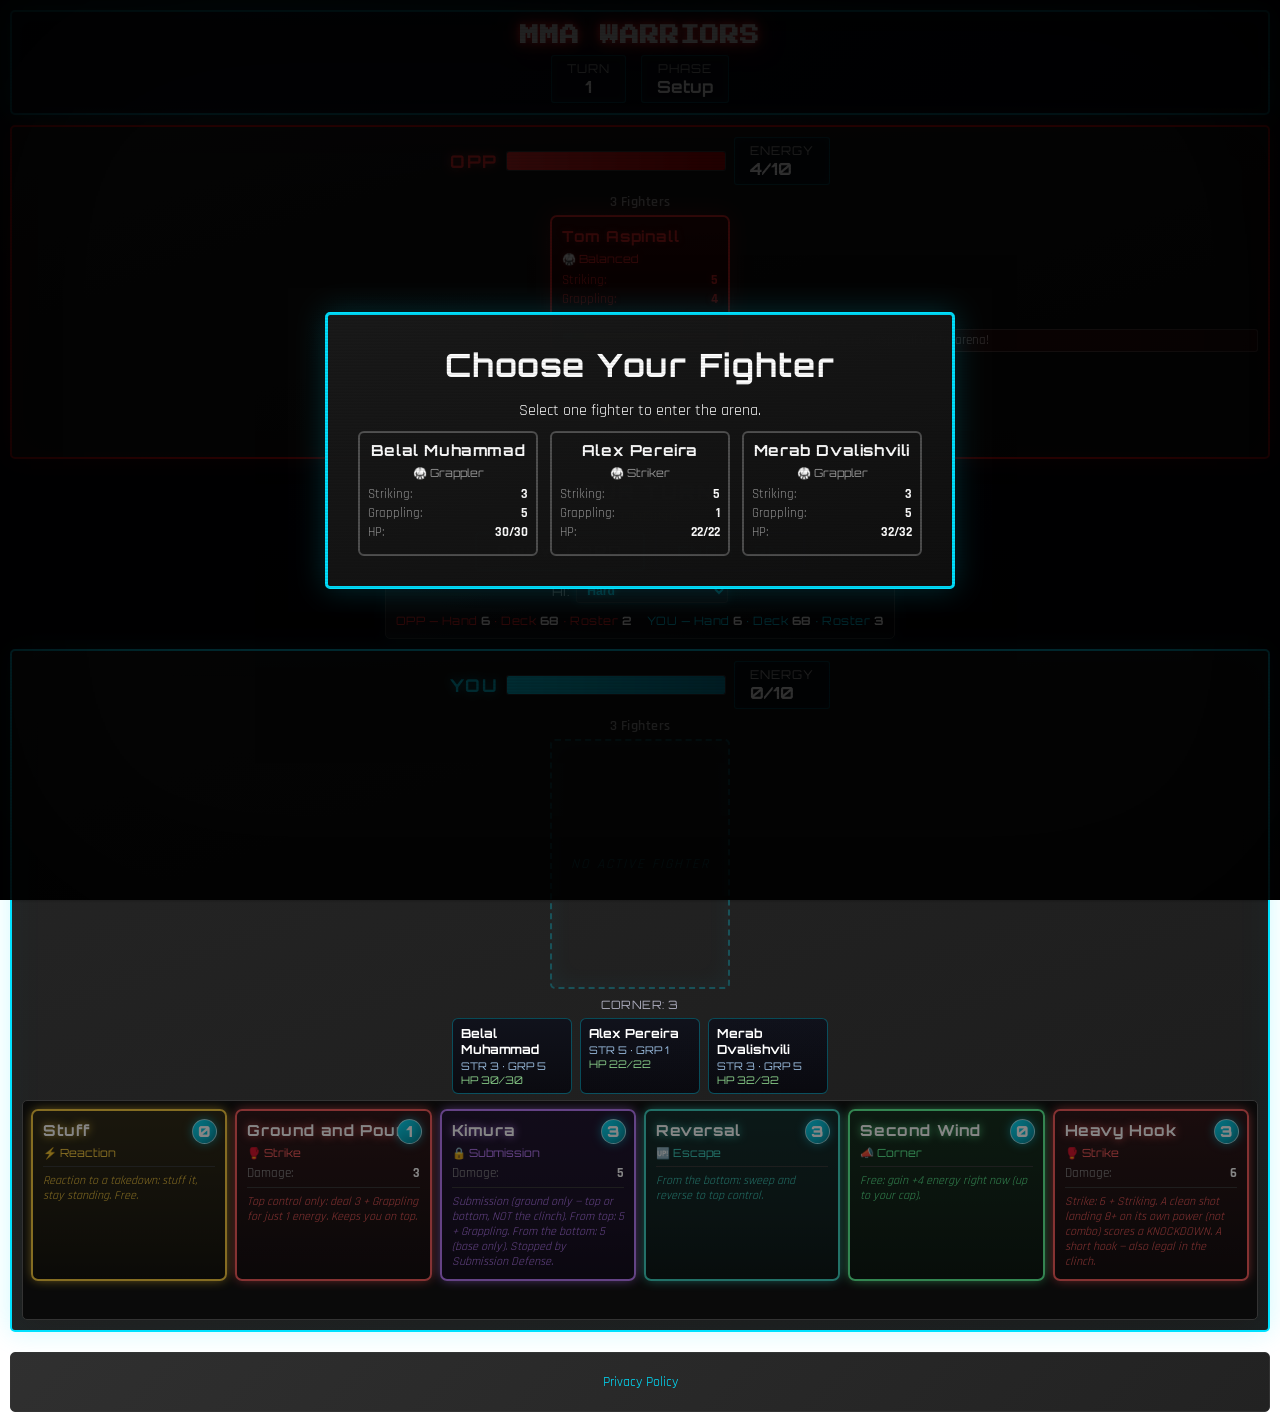
==== commit 96be1863: "Latest Updates 13" ====
--- a/docs/index.html
+++ b/docs/index.html
@@ -72,8 +72,8 @@
                     </select>
                 </div>
                 <div class="count-bar">
-                    <span class="count-opp">OPP — Hand <b id="opponentHandCount">5</b> · Deck <b id="opponentDeckCount">70</b> · Roster <b id="opponentRosterCount2">3</b></span>
-                    <span class="count-you">YOU — Hand <b id="playerHandCount">5</b> · Deck <b id="playerDeckCount">70</b> · Roster <b id="playerRosterCount">3</b></span>
+                    <span class="count-opp">OPP — Hand <b id="opponentHandCount">6</b> · Deck <b id="opponentDeckCount">68</b> · Roster <b id="opponentRosterCount2">3</b></span>
+                    <span class="count-you">YOU — Hand <b id="playerHandCount">6</b> · Deck <b id="playerDeckCount">68</b> · Roster <b id="playerRosterCount">3</b></span>
                 </div>
             </div>
 
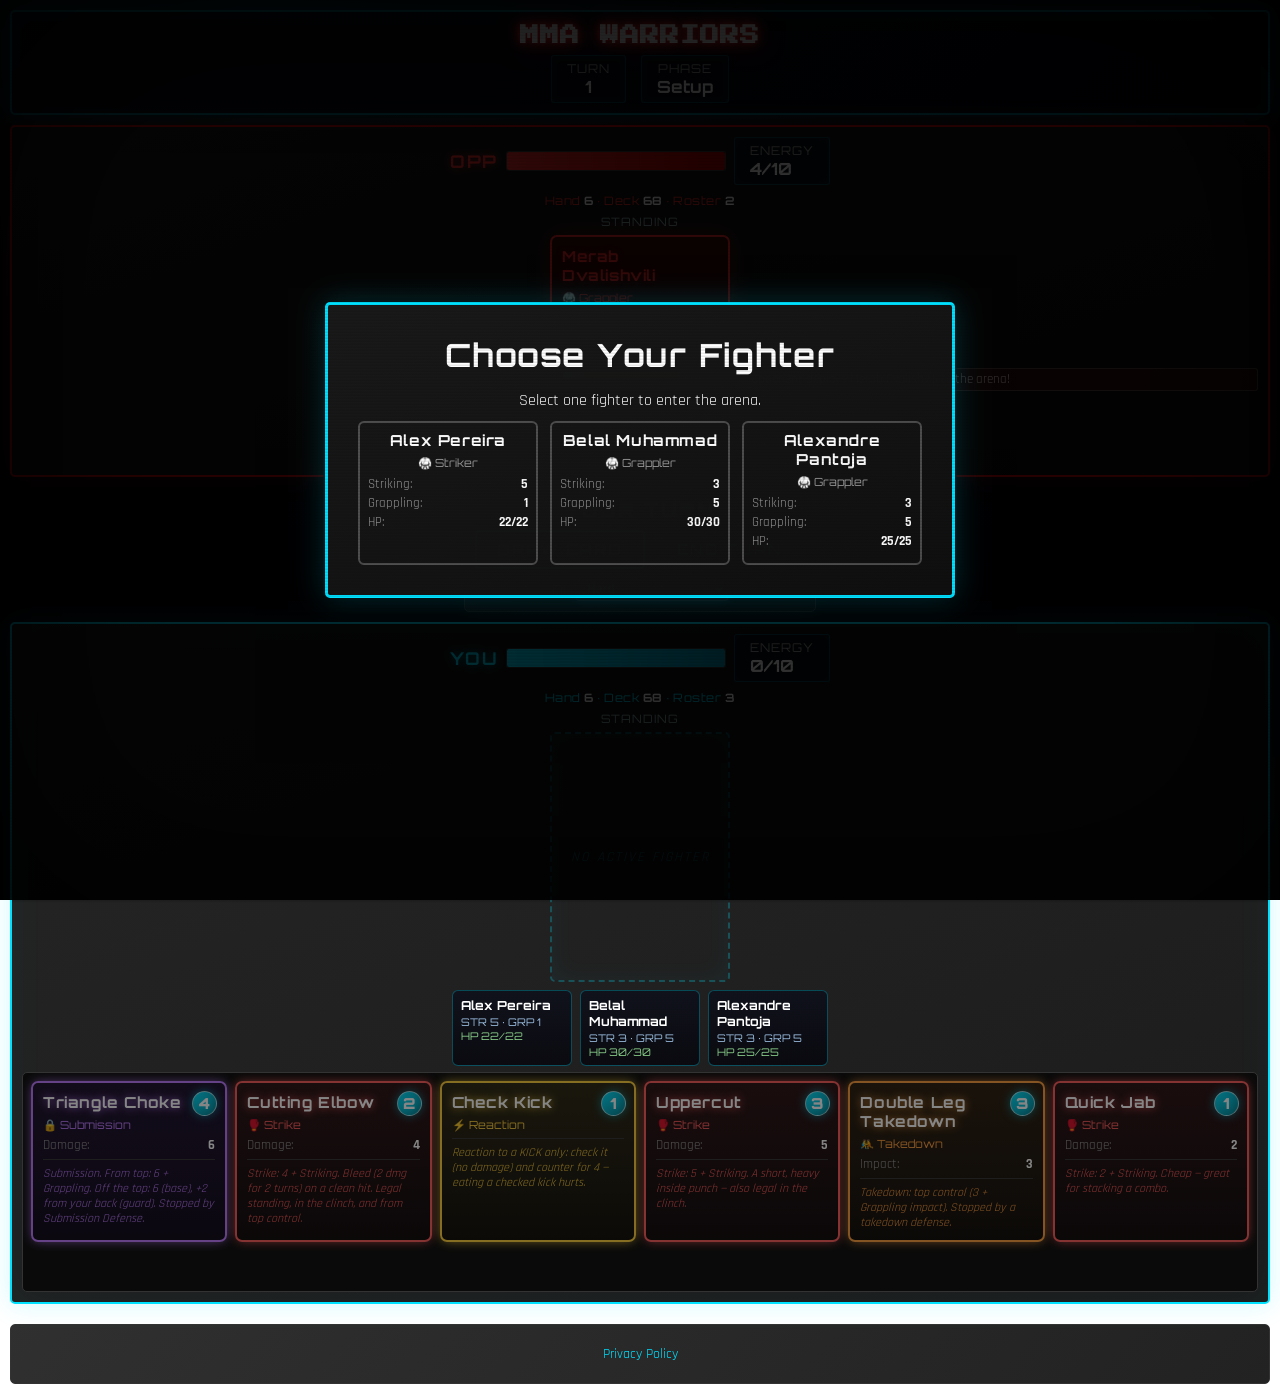
==== commit 1920877c: "Latest Updates 14" ====
--- a/docs/index.html
+++ b/docs/index.html
@@ -45,9 +45,9 @@
                     </div>
                 </div>
 
-                <div class="fighters-remaining" id="opponentFightersRemaining">3 Fighters</div>
+                <div class="fighter-counts count-opp">Hand <b id="opponentHandCount">6</b> · Deck <b id="opponentDeckCount">68</b> · Roster <b id="opponentRosterCount2">3</b></div>
+                <div class="position-badge pos-standing" id="opponentPosition">Standing</div>
                 <div class="fighter-zone" id="opponentFighterZone"></div>
-                <div class="roster-label">CORNER: <span id="opponentRosterCount">3</span></div>
                 <div class="roster-zone" id="opponentRoster"></div>
                 <!-- per-side inline action feed will render inside fighter zone -->
 
@@ -56,7 +56,6 @@
             <!-- Center Action Area -->
             <div class="center-area">
                 <h2 id="turnIndicator">YOUR TURN</h2>
-                <div id="positionIndicator" class="position-indicator">Standing</div>
                 <div class="action-buttons">
                     <button class="btn btn-primary" id="drawCardBtn" onclick="drawCard()">Draw Card</button>
                     <button class="btn btn-primary" id="standUpBtn" onclick="playerStandUpFree()" style="display:none;">Stand Up</button>
@@ -70,10 +69,6 @@
                         <option value="hard" selected>Hard</option>
                         <option value="nightmare">Nightmare (+1 stats)</option>
                     </select>
-                </div>
-                <div class="count-bar">
-                    <span class="count-opp">OPP — Hand <b id="opponentHandCount">6</b> · Deck <b id="opponentDeckCount">68</b> · Roster <b id="opponentRosterCount2">3</b></span>
-                    <span class="count-you">YOU — Hand <b id="playerHandCount">6</b> · Deck <b id="playerDeckCount">68</b> · Roster <b id="playerRosterCount">3</b></span>
                 </div>
             </div>
 
@@ -92,9 +87,9 @@
                     </div>
                 </div>
 
-                <div class="fighters-remaining" id="playerFightersRemaining">3 Fighters</div>
+                <div class="fighter-counts count-you">Hand <b id="playerHandCount">6</b> · Deck <b id="playerDeckCount">68</b> · Roster <b id="playerRosterCount">3</b></div>
+                <div class="position-badge pos-standing" id="playerPosition">Standing</div>
                 <div class="fighter-zone" id="playerFighterZone"></div>
-                <div class="roster-label">CORNER: <span id="playerRosterCount2">3</span></div>
                 <div class="roster-zone" id="playerRoster"></div>
                 <!-- per-side inline action feed will render inside fighter zone -->
                 <div class="hand-area" id="playerHand">
--- a/docs/css/styles.css
+++ b/docs/css/styles.css
@@ -142,20 +142,6 @@
         }
         /* Spacer pushes content right */
         .fighter-zone::before { content: ''; flex: 1 1 0; }
-
-        /* "N Fighters" label — a centered block sitting directly above the
-           fighter zone. It must live OUTSIDE #...FighterZone, because
-           renderFighter() clears that zone's innerHTML on every updateUI(). */
-        .fighters-remaining {
-            width: 100%;
-            font-size: 0.9em;
-            color: #999;
-            font-weight: 600;
-            letter-spacing: 0.5px;
-            text-align: center;
-            white-space: nowrap;
-            margin-bottom: 4px;
-        }
 
         .fighter-zone > .card,
         .fighter-zone > .empty-slot { flex: 0 0 auto; }
@@ -613,17 +599,6 @@
 
         .modal-content.defeat h2 {
             color: #d20a0a;
-        }
-
-        .positional-advantage {
-            display: inline-block;
-            background: #d20a0a;
-            color: #fff;
-            padding: 2px 6px;
-            border-radius: 3px;
-            font-size: 0.7em;
-            font-weight: bold;
-            margin-left: 4px;
         }
 
         /* Fighter stamina bar */
@@ -884,11 +859,6 @@
                in the mobile single-column layout and just adds dead space. */
             .fighter-zone::before { display: none; }
 
-            .fighters-remaining {
-                width: 100%;
-                max-width: 100%;
-            }
-
             .player-name {
                 font-size: 0.95em;
             }
@@ -1267,11 +1237,6 @@
                 font-size: 0.7em;
             }
 
-            .positional-advantage {
-                font-size: 0.6em;
-                padding: 1px 3px;
-            }
-
             .stamina-bar-bg {
                 height: 6px;
                 margin-top: 4px;
--- a/docs/css/arcade.css
+++ b/docs/css/arcade.css
@@ -110,16 +110,23 @@
     animation: turnPulse 1.8s ease-in-out infinite;
 }
 
-/* ---- Position indicator: shows current ground state ---- */
-.position-indicator {
+/* ---- Position badge: one per fighter box, shows THAT fighter's ground state and
+   persists regardless of whose turn it is. Lives OUTSIDE #...FighterZone so
+   renderFighter()'s innerHTML wipe can't clear it. ---- */
+.position-badge {
+    width: 100%;
+    text-align: center;
     font-family: var(--arcade-ui);
-    font-size: 0.75em;
+    font-size: 0.72em;
     letter-spacing: 1px;
     text-transform: uppercase;
-    color: var(--neon-gold);
-    text-shadow: 0 0 6px rgba(255,204,0,0.5);
-    margin-top: 4px;
-}
+    margin-bottom: 6px;
+    color: #8aa;
+}
+.position-badge.pos-top    { color: var(--neon-green); text-shadow: 0 0 8px rgba(81,255,144,0.5); }
+.position-badge.pos-bottom { color: var(--neon-red);   text-shadow: 0 0 8px rgba(255,45,45,0.5); }
+.position-badge.pos-clinch { color: var(--neon-gold);  text-shadow: 0 0 8px rgba(255,204,0,0.5); }
+.position-badge.pos-standing { color: #8aa; }
 @keyframes turnPulse {
     0%, 100% { text-shadow: 0 0 8px var(--neon-cyan), 0 0 18px rgba(0,225,255,0.5); }
     50% { text-shadow: 0 0 14px var(--neon-cyan), 0 0 30px rgba(0,225,255,0.9); }
@@ -262,19 +269,19 @@
 .area-header .health-bar { flex: 0 1 220px; max-width: 220px; margin: 0; }
 .area-header .stat-box { margin-left: 0; }
 
-/* ---- Neutral hand/deck counters (detached from the fighter boxes) ---- */
-.count-bar {
-    display: flex;
-    justify-content: space-between;
-    gap: 14px;
-    margin-top: 10px;
+/* ---- Hand/deck/roster counters — one per fighter box, above the active card.
+   Lives OUTSIDE #...FighterZone so renderFighter()'s innerHTML wipe can't clear it. ---- */
+.fighter-counts {
+    width: 100%;
+    text-align: center;
     font-family: var(--arcade-ui);
     font-size: 0.72em;
     letter-spacing: 0.5px;
-}
-.count-bar .count-opp { color: rgba(255,45,45,0.9); }
-.count-bar .count-you { color: rgba(0,225,255,0.9); }
-.count-bar b { color: #fff; font-weight: 700; }
+    margin-bottom: 6px;
+}
+.fighter-counts.count-opp { color: rgba(255,45,45,0.9); }
+.fighter-counts.count-you { color: rgba(0,225,255,0.9); }
+.fighter-counts b { color: #fff; font-weight: 700; }
 
 /* Respect reduced-motion preferences */
 @media (prefers-reduced-motion: reduce) {
@@ -285,16 +292,6 @@
 }
 
 /* ===== Roster ("player cards") zone + 2-row hand (v4.1) ===== */
-.roster-label {
-    margin-top: 8px;
-    font-family: var(--arcade-ui);
-    font-size: 0.72em;
-    letter-spacing: 0.5px;
-    color: #aab;
-    text-transform: uppercase;
-    text-align: center;
-}
-.roster-hint { color: #667; text-transform: none; font-size: 0.9em; }
 .roster-zone {
     display: flex;
     gap: 8px;
@@ -394,6 +391,6 @@
 
     /* Tighten vertical rhythm so the single mobile column isn't endless */
     .roster-zone { margin: 4px 0; }
-    .roster-label { margin-top: 4px; }
-    .count-bar { margin-top: 6px; font-size: 0.68em; gap: 8px; }
-}
+    .fighter-counts { font-size: 0.66em; margin-bottom: 4px; }
+    .position-badge { font-size: 0.66em; margin-bottom: 4px; }
+}
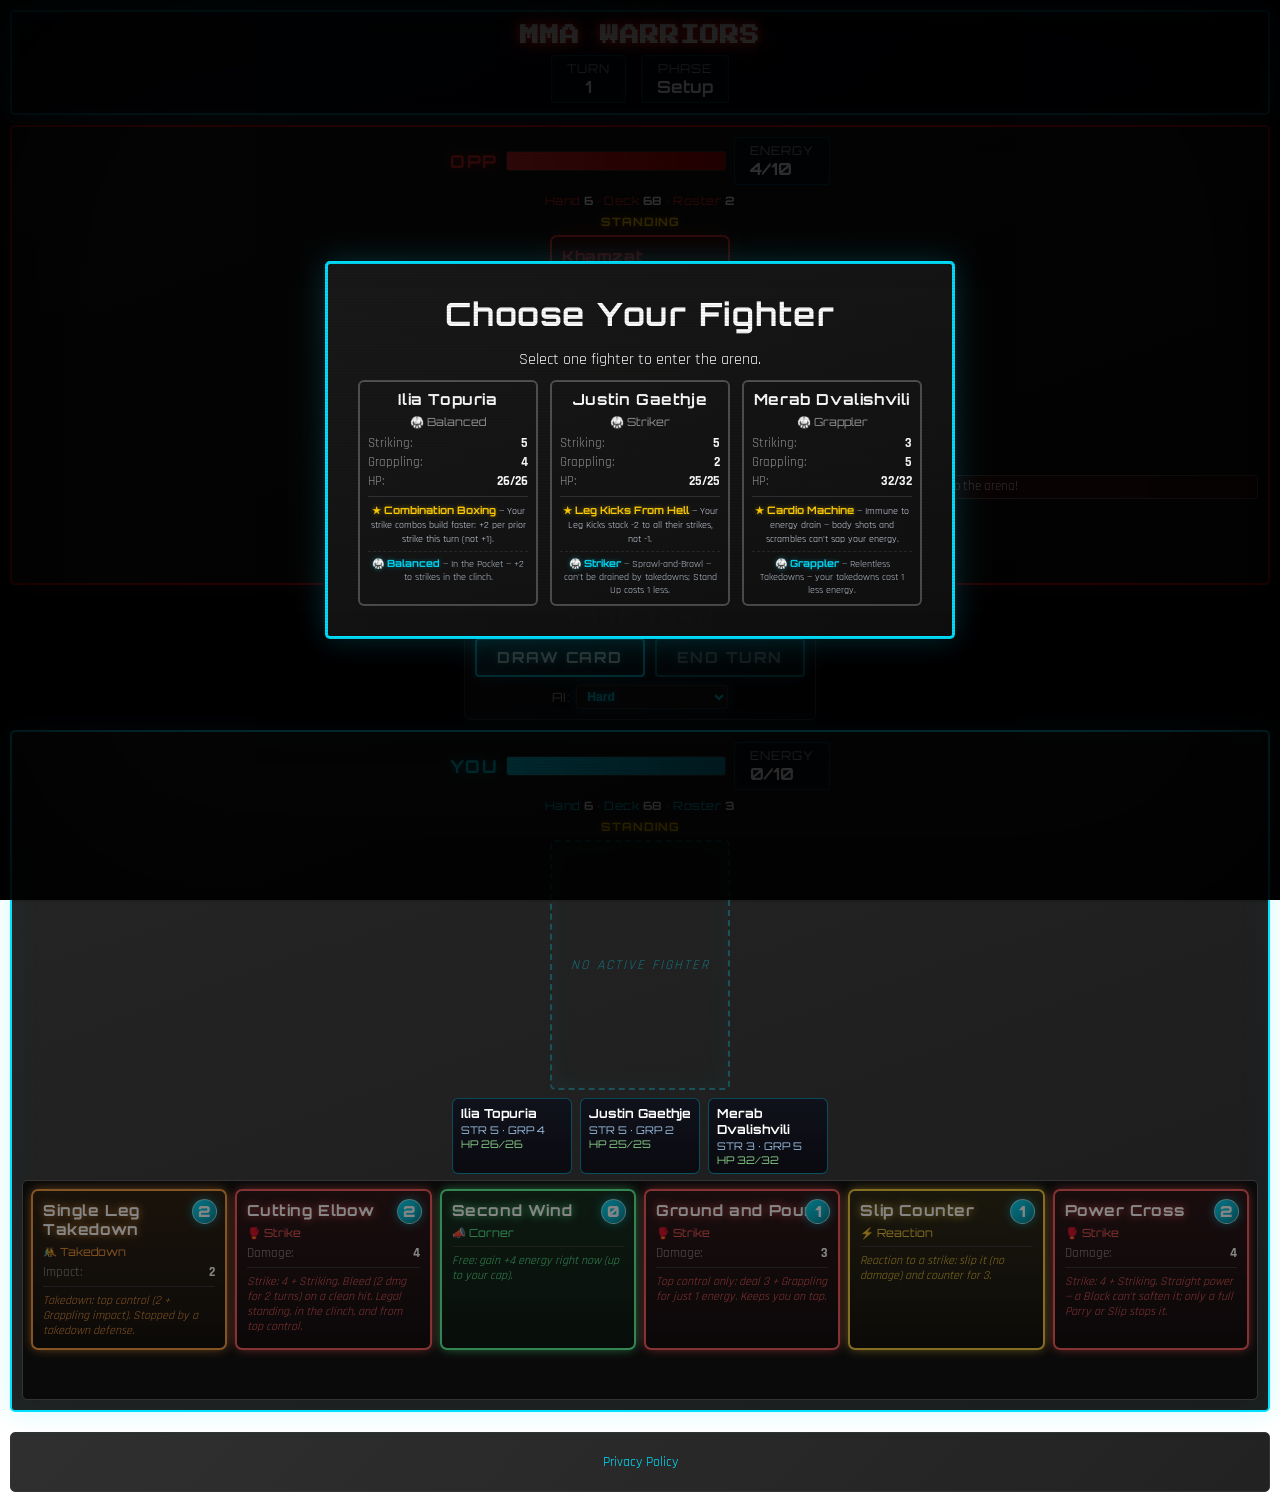
==== commit 47734226: "New stuff added" ====
--- a/docs/index.html
+++ b/docs/index.html
@@ -59,6 +59,7 @@
                 <div class="action-buttons">
                     <button class="btn btn-primary" id="drawCardBtn" onclick="drawCard()">Draw Card</button>
                     <button class="btn btn-primary" id="standUpBtn" onclick="playerStandUpFree()" style="display:none;">Stand Up</button>
+                    <button class="btn btn-primary" id="switchBtn" onclick="playerSwitchFighter()" style="display:none;">Switch Fighter</button>
                     <button class="btn btn-primary" id="endTurnBtn" onclick="endTurn()" disabled>End Turn</button>
                 </div>
                 <div class="difficulty-control">
@@ -116,6 +117,7 @@
             <h2>Choose Your Fighter</h2>
             <p>Select one fighter to enter the arena.</p>
             <div class="select-grid" id="selectFighterGrid"></div>
+            <button class="btn btn-primary" id="selectFighterCancel" style="display:none;margin-top:14px;" onclick="closeFighterSelect()">Cancel</button>
         </div>
     </div>
 
--- a/docs/css/arcade.css
+++ b/docs/css/arcade.css
@@ -118,15 +118,54 @@
     text-align: center;
     font-family: var(--arcade-ui);
     font-size: 0.72em;
+    font-weight: bold;
     letter-spacing: 1px;
     text-transform: uppercase;
     margin-bottom: 6px;
-    color: #8aa;
-}
-.position-badge.pos-top    { color: var(--neon-green); text-shadow: 0 0 8px rgba(81,255,144,0.5); }
-.position-badge.pos-bottom { color: var(--neon-red);   text-shadow: 0 0 8px rgba(255,45,45,0.5); }
-.position-badge.pos-clinch { color: var(--neon-gold);  text-shadow: 0 0 8px rgba(255,204,0,0.5); }
-.position-badge.pos-standing { color: #8aa; }
+    color: var(--neon-gold);
+    text-shadow: 0 0 6px rgba(255,204,0,0.5);
+}
+
+/* ---- Fighter signature ability line (inside the active fighter card + select modal) ---- */
+.fighter-signature {
+    margin-top: 7px;
+    padding-top: 6px;
+    border-top: 1px solid rgba(255,255,255,0.12);
+    /* Description text uses the readable body font (Rajdhani), NOT Orbitron — in Orbitron
+       the parentheses render as thin vertical strokes that read as "l" from a distance. */
+    font-family: 'Rajdhani', 'Arial', sans-serif;
+    font-size: 0.65em;
+    line-height: 1.35;
+    text-align: center;
+    color: #d6deea;
+}
+.fighter-signature .sig-name {
+    /* The ability NAME has no parentheses, so it keeps the arcade (Orbitron) title look. */
+    font-family: var(--arcade-ui);
+    color: var(--neon-gold);
+    font-weight: bold;
+    text-shadow: 0 0 5px rgba(255,204,0,0.4);
+    white-space: nowrap;
+}
+/* The STYLE trait line (type-matchup passive) — same layout as the signature, but a cyan accent so the
+   two ability lines read as distinct (gold = unique signature, cyan = archetype trait). */
+.fighter-style {
+    margin-top: 5px;
+    padding-top: 5px;
+    border-top: 1px dashed rgba(255,255,255,0.10);
+    font-family: 'Rajdhani', 'Arial', sans-serif;
+    font-size: 0.62em;
+    line-height: 1.3;
+    text-align: center;
+    color: #c2ccd9;
+}
+.fighter-style .sig-name {
+    font-family: var(--arcade-ui);
+    color: var(--neon-cyan);
+    font-weight: bold;
+    text-shadow: 0 0 5px rgba(0,225,255,0.4);
+    white-space: nowrap;
+}
 @keyframes turnPulse {
     0%, 100% { text-shadow: 0 0 8px var(--neon-cyan), 0 0 18px rgba(0,225,255,0.5); }
     50% { text-shadow: 0 0 14px var(--neon-cyan), 0 0 30px rgba(0,225,255,0.9); }
